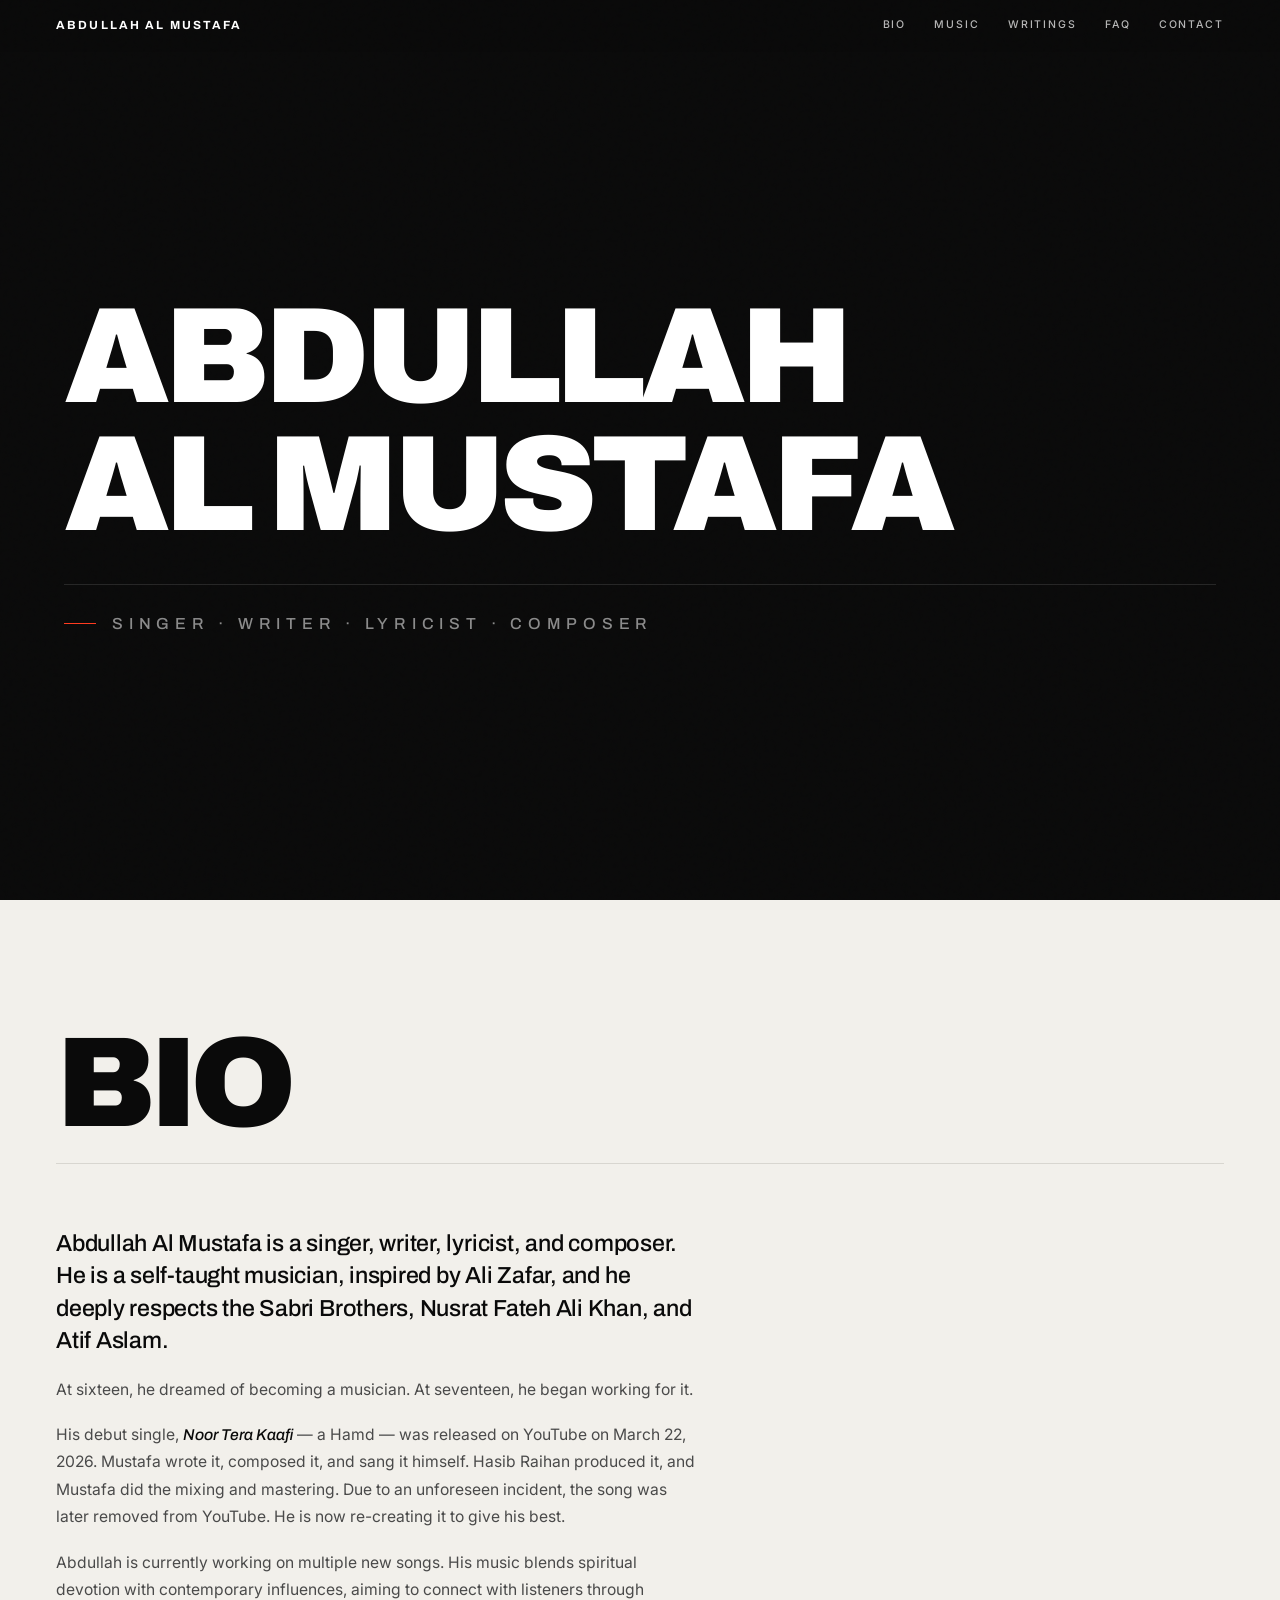
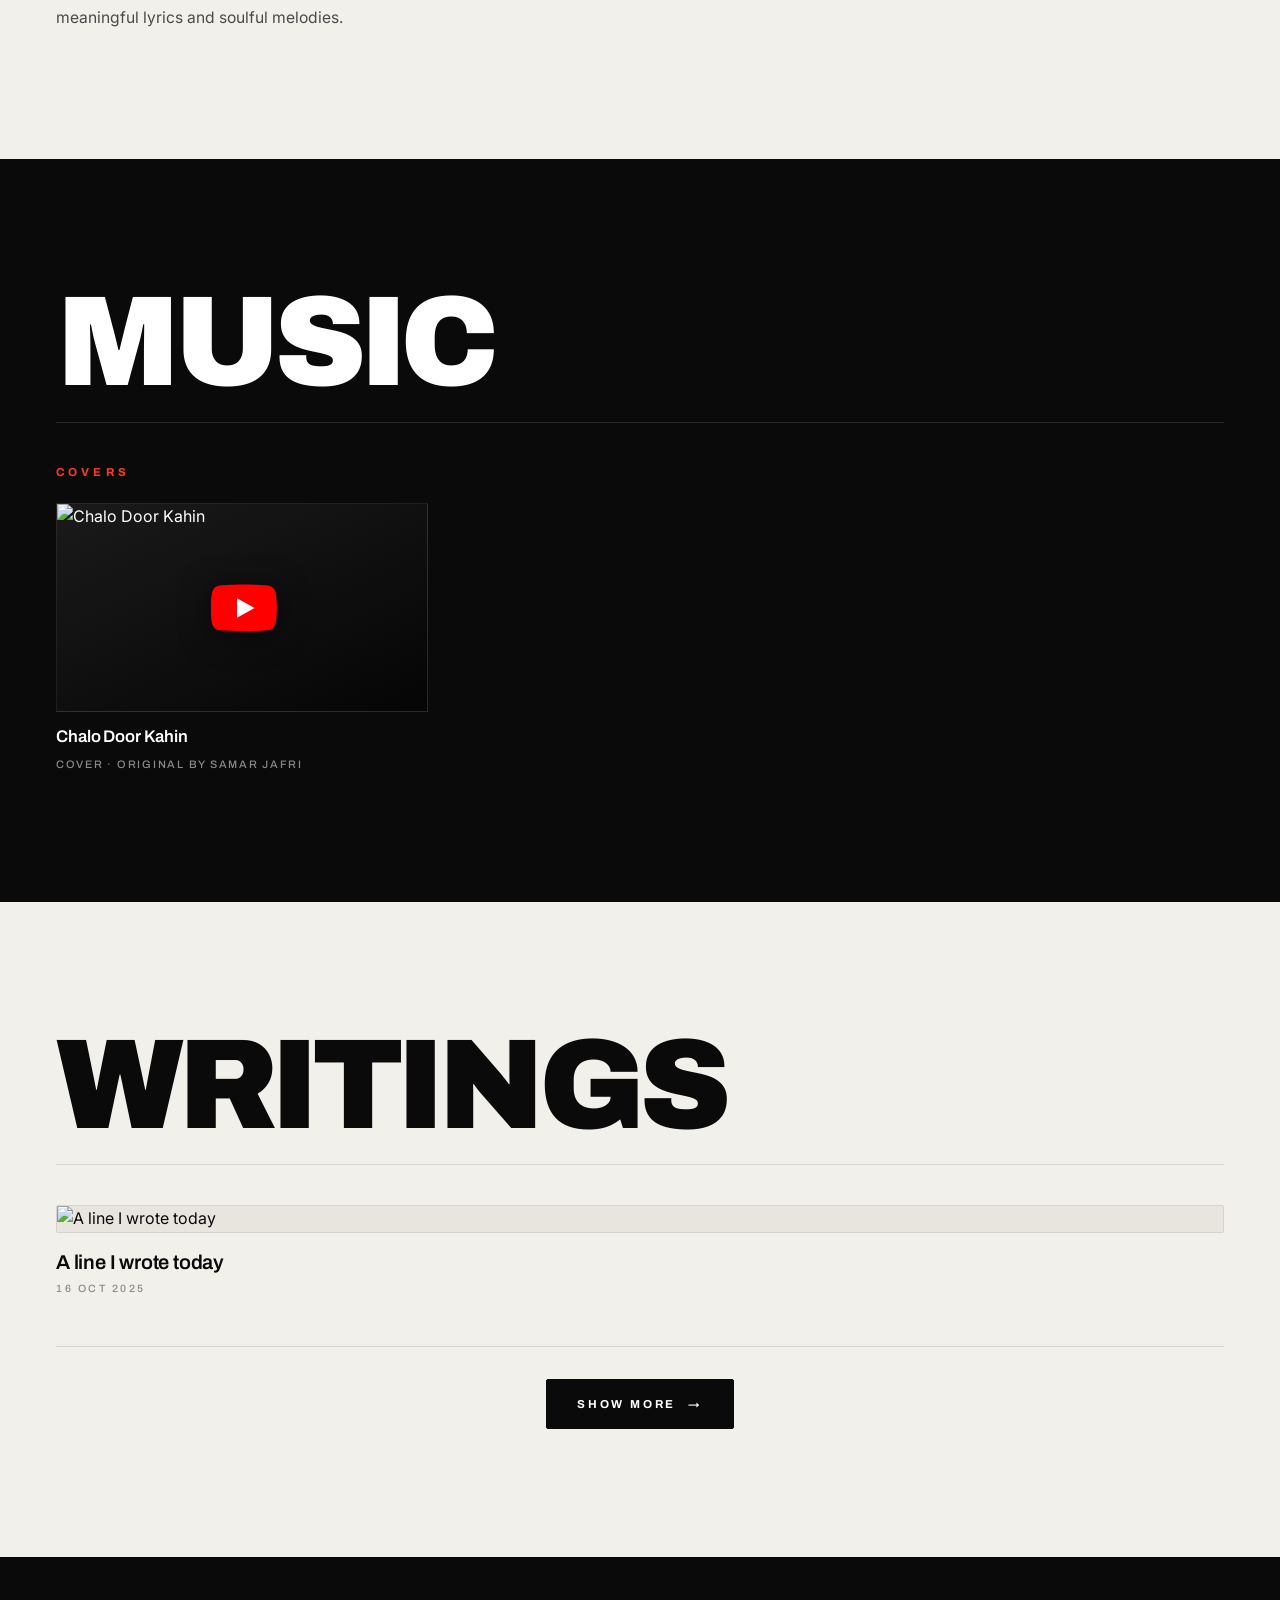
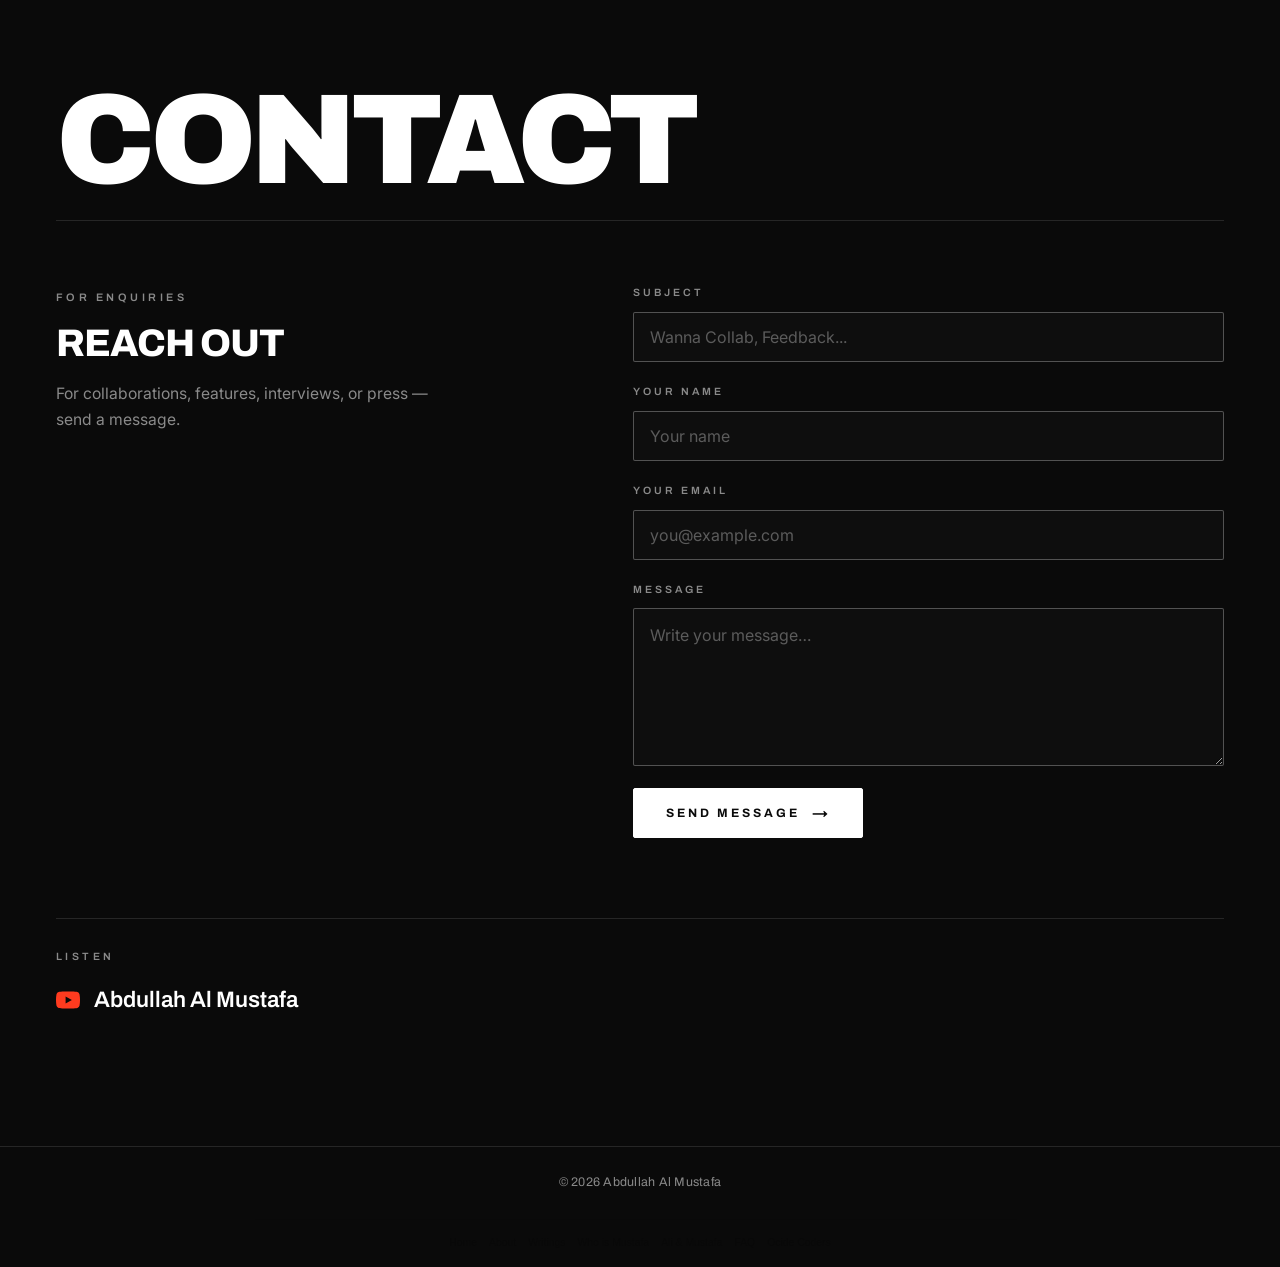
==== index.html @ ea57f5d1 "SEO: Add new blog 'The Story Behind Ali & Mustafa' and update sitemap" ====
<!DOCTYPE html>
<html lang="en">
<head>
  <meta charset="UTF-8">
  <meta name="viewport" content="width=device-width, initial-scale=1.0, maximum-scale=1.0, user-scalable=no">
  <title>Abdullah Al Mustafa — Singer · Writer · Composer</title>
  <meta name="description" content="Official website of Abdullah Al Mustafa, a Bangladeshi singer, writer, lyricist, and composer. Discover his music, writings, and journey.">
  <meta name="keywords" content="Abdullah Al Mustafa, Mustafa, singer, writer, lyricist, composer, Noor Tera Kaafi, Hindi songs, Urdu songs">
  <meta name="author" content="Abdullah Al Mustafa">
  <meta name="robots" content="index, follow">
  <meta name="theme-color" content="#F9F8F6">

  <meta property="og:type" content="music.musician">
  <meta property="og:title" content="Abdullah Al Mustafa — Singer · Writer · Composer">
  <meta property="og:description" content="Discover the music and writings of Mustafa.">
  <meta property="og:url" content="https://abdullahalmustafa.onrender.com/">
  <meta property="og:site_name" content="Abdullah Al Mustafa">

  <link rel="canonical" href="https://abdullahalmustafa.onrender.com/">
  <link rel="icon" type="image/svg+xml" href="/favicon.svg">
  <link rel="apple-touch-icon" href="/favicon.svg">

  <link rel="preconnect" href="https://fonts.googleapis.com">
  <link rel="preconnect" href="https://fonts.gstatic.com" crossorigin>
  <link href="https://fonts.googleapis.com/css2?family=Archivo:wght@400;500;600;700;800;900&family=Inter:wght@300;400;500;600&display=swap" rel="stylesheet">

  <link rel="stylesheet" href="css/style.css">

  <script type="application/ld+json">
  {
    "@context": "https://schema.org",
    "@type": "MusicGroup",
    "name": "Abdullah Al Mustafa",
    "alternateName": "Mustafa",
    "url": "https://abdullahalmustafa.onrender.com/",
    "genre": ["Hindi", "Urdu", "Devotional"],
    "sameAs": ["https://youtube.com/@AbdullahAlMustafa_Official"],
    "email": "abdullahalmustafa56@gmail.com"
  }
  </script>
</head>
<body>

  <nav class="nav">
    <a href="#top" class="nav-brand">Abdullah Al Mustafa</a>
    <div class="nav-links">
      <a href="#bio">Bio</a>
      <a href="#music">Music</a>
      <a href="writings.html">Writings</a>
      <a href="faq.html">FAQ</a>
      <a href="#contact">Contact</a>
    </div>
  </nav>

  <section id="top" class="hero">
    <h1 class="hero-name">
      <span class="name-line">Abdullah</span>
      <span class="name-line">Al Mustafa</span>
    </h1>
    <p class="hero-roles">Singer · Writer · Lyricist · Composer</p>
  </section>

  <section id="bio" class="section section-light">
    <div class="section-head">
      <h2 class="section-huge">Bio</h2>
    </div>
    <div class="bio-body">
      <p class="bio-lede">
        Abdullah Al Mustafa is a singer, writer, lyricist, and composer. He is a self-taught
        musician, inspired by Ali Zafar, and he deeply respects the Sabri Brothers,
        Nusrat Fateh Ali Khan, and Atif Aslam.
      </p>
      <p>
        At sixteen, he dreamed of becoming a musician. At seventeen, he began working for it.
      </p>
      <p>
        His debut single, <em>Noor Tera Kaafi</em> — a Hamd — was released on YouTube on
        March 22, 2026. Mustafa wrote it, composed it, and sang it himself. Hasib Raihan
        produced it, and Mustafa did the mixing and mastering. Due to an unforeseen incident,
        the song was later removed from YouTube. He is now re-creating it to give his best.
      </p>
      <p>
        Abdullah is currently working on multiple new songs. His music blends spiritual
        devotion with contemporary influences, aiming to connect with listeners through
        meaningful lyrics and soulful melodies.
      </p>
      <a href="about.html" class="bio-more-link">More about Abdullah Al Mustafa →</a>
    </div>
  </section>

  <section id="music" class="section section-dark">
    <div class="section-head">
      <h2 class="section-huge">Music</h2>
    </div>
    <div class="music-category" id="music-originals">
      <span class="music-cat-label">Originals</span>
      <div class="song-grid" id="originals-grid"></div>
    </div>
    <div class="music-category" id="music-covers">
      <span class="music-cat-label">Covers</span>
      <div class="song-grid" id="covers-grid"></div>
    </div>
  </section>

  <section id="writings" class="section section-light">
    <div class="section-head">
      <h2 class="section-huge">Writings</h2>
    </div>
    <div class="writings-feed" id="writings-feed"></div>
    <div class="writings-more" id="writings-more">
      <a href="writings.html" class="writings-more-link">Show More <span>→</span></a>
    </div>
  </section>

  <section id="contact" class="section section-dark">
    <div class="section-head">
      <h2 class="section-huge">Contact</h2>
    </div>
    <div class="contact-layout">
      <div class="contact-side">
        <span class="contact-label">For Enquiries</span>
        <h3 class="contact-name">Reach Out</h3>
        <p class="contact-desc">For collaborations, features, interviews, or press — send a message.</p>
      </div>
      <form id="contact-form" class="contact-form" novalidate>
        <div class="form-row">
          <label for="cf-subject" class="form-label">Subject</label>
          <input type="text" id="cf-subject" class="form-input" placeholder="Wanna Collab, Feedback..." required autocomplete="off">
        </div>
        <div class="form-row">
          <label for="cf-name" class="form-label">Your Name</label>
          <input type="text" id="cf-name" class="form-input" placeholder="Your name" required autocomplete="name">
        </div>
        <div class="form-row">
          <label for="cf-email" class="form-label">Your Email</label>
          <input type="email" id="cf-email" class="form-input" placeholder="you@example.com" required autocomplete="email">
        </div>
        <div class="form-row">
          <label for="cf-message" class="form-label">Message</label>
          <textarea id="cf-message" class="form-input form-textarea" rows="5" placeholder="Write your message…" required></textarea>
        </div>
        <button type="submit" class="form-submit">Send Message <span>→</span></button>
      </form>
    </div>
    <div class="contact-listen">
      <span class="listen-label">Listen</span>
      <a href="https://youtube.com/@AbdullahAlMustafa_Official" target="_blank" rel="noopener" class="listen-link">
        <svg viewBox="0 0 24 24" width="24" height="24" fill="currentColor" aria-hidden="true"><path d="M23.5 6.2a3 3 0 0 0-2.1-2.1C19.5 3.6 12 3.6 12 3.6s-7.5 0-9.4.5A3 3 0 0 0 .5 6.2 31 31 0 0 0 0 12a31 31 0 0 0 .5 5.8 3 3 0 0 0 2.1 2.1c1.9.5 9.4.5 9.4.5s7.5 0 9.4-.5a3 3 0 0 0 2.1-2.1A31 31 0 0 0 24 12a31 31 0 0 0-.5-5.8zM9.6 15.6V8.4l6.3 3.6-6.3 3.6z"/></svg>
        <span>Abdullah Al Mustafa</span>
      </a>
    </div>
  </section>

  <!-- Main Footer -->
  <footer class="footer">
    <p class="footer-copy">© 2026 Abdullah Al Mustafa</p>
  </footer>

  <!-- Hidden Footer for Crawling -->
  <div style="font-size: 0.65rem; opacity: 0.15; text-align: center; padding: 15px 20px; border-top: 1px solid rgba(0,0,0,0.1); display: flex; justify-content: center; gap: 12px; flex-wrap: wrap; font-family: sans-serif; color: #000; background: var(--bg);">
    <a href="index.html" style="color: inherit; text-decoration: none;">Home</a>
    <a href="about.html" style="color: inherit; text-decoration: none;">About</a>
    <a href="writings.html" style="color: inherit; text-decoration: none;">Writings</a>
    <a href="blog-who-is-mustafa.html" style="color: inherit; text-decoration: none;">Who is Mustafa</a>
    <a href="blog-ali-and-mustafa.html" style="color: inherit; text-decoration: none;">Ali & Mustafa</a>
    <a href="faq.html" style="color: inherit; text-decoration: none;">FAQ</a>
    <a href="https://ocidecoders.onrender.com/" target="_blank" rel="noopener" style="color: inherit; text-decoration: none;">Ocide Coders</a>
  </div>

  <script src="data/music.js"></script>
  <script src="data/writings.js"></script>
  <script src="js/main.js"></script>
</body>
</html>
---- css/style.css ----
/* =====================================================================
   Abdullah Al Mustafa — Portfolio
   Clean editorial black & white
   ===================================================================== */

:root {
  --black:      #0A0A0A;
  --black-2:    #141414;
  --white:      #FFFFFF;
  --off-white:  #F2F0EB;
  --grey:       #8A8A8A;
  --grey-dark:  #4A4A4A;
  --line-dark:  #262626;
  --line-light: #D8D6D0;
  --red:        #FF3B1F;

  --font-display: 'Archivo', 'Helvetica Neue', Helvetica, Arial, sans-serif;
  --font-body:    'Inter', -apple-system, BlinkMacSystemFont, sans-serif;

  --pad: clamp(20px, 4.5vw, 56px);
  --ease: cubic-bezier(0.22, 1, 0.36, 1);
}

*, *::before, *::after { box-sizing: border-box; margin: 0; padding: 0; }
html { scroll-behavior: smooth; }

body {
  font-family: var(--font-body);
  background: var(--black);
  color: var(--white);
  line-height: 1.6;
  font-size: 16px;
  overflow-x: hidden;
  -webkit-font-smoothing: antialiased;
  -moz-osx-font-smoothing: grayscale;
}

img { max-width: 100%; display: block; }
a { color: inherit; text-decoration: none; }
button { font-family: inherit; cursor: pointer; border: none; background: none; color: inherit; }

/* Grain overlay */
body::before {
  content: "";
  position: fixed;
  inset: 0;
  pointer-events: none;
  z-index: 999;
  opacity: 0.035;
  background-image: url("data:image/svg+xml,%3Csvg viewBox='0 0 200 200' xmlns='http://www.w3.org/2000/svg'%3E%3Cfilter id='n'%3E%3CfeTurbulence type='fractalNoise' baseFrequency='0.9' numOctaves='2'/%3E%3C/filter%3E%3Crect width='100%25' height='100%25' filter='url(%23n)'/%3E%3C/svg%3E");
  mix-blend-mode: overlay;
}

h1, h2, h3 {
  font-family: var(--font-display);
  font-weight: 800;
  line-height: 0.92;
  letter-spacing: -0.03em;
  text-transform: uppercase;
}

.hidden { display: none !important; }

/* =====================================================================
   NAV
   ===================================================================== */
.nav {
  position: fixed;
  top: 0; left: 0; right: 0;
  z-index: 100;
  padding: 16px var(--pad);
  display: flex;
  justify-content: space-between;
  align-items: center;
  background: rgba(10, 10, 10, 0.75);
  backdrop-filter: blur(14px);
  -webkit-backdrop-filter: blur(14px);
  border-bottom: 1px solid transparent;
  transition: border-color 0.3s var(--ease);
}
.nav.scrolled { border-bottom-color: var(--line-dark); }
.nav-brand {
  font-family: var(--font-display);
  font-weight: 700;
  font-size: 0.74rem;
  letter-spacing: 0.18em;
  text-transform: uppercase;
}
.nav-links { display: flex; gap: clamp(14px, 2.5vw, 28px); }
.nav-links a {
  font-size: 0.66rem;
  font-weight: 500;
  letter-spacing: 0.18em;
  text-transform: uppercase;
  opacity: 0.7;
  transition: opacity 0.25s var(--ease);
}
.nav-links a:hover { opacity: 1; }

/* =====================================================================
   HERO
   ===================================================================== */
.hero {
  min-height: 100vh;
  background: var(--black);
  display: flex;
  flex-direction: column;
  justify-content: center;
  padding: 90px clamp(24px, 6vw, 64px) 60px;
}
.hero-name {
  font-family: var(--font-display);
  font-weight: 900;
  font-size: clamp(2.6rem, 12vw, 8.5rem);
  line-height: 0.94;
  letter-spacing: -0.045em;
  text-transform: uppercase;
  color: var(--white);
}
.name-line { display: block; }
.hero-roles {
  font-family: var(--font-display);
  font-weight: 500;
  font-size: clamp(0.75rem, 1.4vw, 1rem);
  letter-spacing: 0.36em;
  text-transform: uppercase;
  color: var(--grey);
  margin-top: clamp(20px, 3vw, 34px);
  padding-top: clamp(18px, 2.5vw, 26px);
  border-top: 1px solid var(--line-dark);
  display: flex;
  align-items: center;
  gap: 16px;
  flex-wrap: wrap;
}
.hero-roles::before {
  content: "";
  display: inline-block;
  width: 32px;
  height: 1px;
  background: var(--red);
  flex-shrink: 0;
}

/* =====================================================================
   SECTIONS
   ===================================================================== */
.section {
  padding: clamp(70px, 10vw, 140px) var(--pad);
}
.section-light { background: var(--off-white); color: var(--black); }
.section-dark  { background: var(--black);     color: var(--white); }

.section-head {
  padding-bottom: 22px;
  border-bottom: 1px solid currentColor;
  margin-bottom: clamp(32px, 6vw, 64px);
}
.section-light .section-head { border-color: var(--line-light); }
.section-dark  .section-head { border-color: var(--line-dark); }

.section-huge {
  font-family: var(--font-display);
  font-weight: 900;
  font-size: clamp(2.6rem, 12vw, 8rem);
  line-height: 0.88;
  letter-spacing: -0.05em;
  text-transform: uppercase;
}

/* =====================================================================
   BIO
   ===================================================================== */
.bio-body {
  max-width: 640px;
  display: flex;
  flex-direction: column;
  gap: 18px;
}
.bio-lede {
  font-family: var(--font-display);
  font-weight: 500;
  font-size: clamp(1.1rem, 2.2vw, 1.45rem);
  line-height: 1.4;
  letter-spacing: -0.01em;
  color: var(--black);
}
.bio-body p:not(.bio-lede) {
  font-size: 0.98rem;
  line-height: 1.75;
  color: var(--grey-dark);
}
.bio-body em {
  font-family: var(--font-display);
  font-style: italic;
  font-weight: 500;
  color: var(--black);
}

/* =====================================================================
   MUSIC
   ===================================================================== */
.music-block {
  padding: 28px 0;
  border-top: 1px solid var(--line-dark);
}
.music-block:first-of-type { border-top: none; padding-top: 0; }
.music-block:last-of-type { padding-bottom: 0; }

.music-block-label {
  display: block;
  font-family: var(--font-display);
  font-weight: 700;
  font-size: 0.72rem;
  letter-spacing: 0.36em;
  text-transform: uppercase;
  color: var(--red);
  margin-bottom: 22px;
}

.track-list { list-style: none; display: flex; flex-direction: column; gap: 14px; }
.track-list li {
  display: flex;
  flex-wrap: wrap;
  align-items: baseline;
  gap: 12px;
  padding-bottom: 14px;
  border-bottom: 1px solid rgba(255, 255, 255, 0.05);
}
.track-list li:last-child { border-bottom: none; padding-bottom: 0; }
.track-title {
  font-family: var(--font-display);
  font-weight: 500;
  font-size: clamp(1.15rem, 2.4vw, 1.5rem);
  line-height: 1.25;
  color: var(--white);
}
.track-meta {
  font-family: var(--font-display);
  font-weight: 500;
  font-size: 0.66rem;
  letter-spacing: 0.24em;
  text-transform: uppercase;
  color: var(--grey);
  padding: 5px 10px;
  border: 1px solid var(--grey-dark);
  white-space: nowrap;
}

/* =====================================================================
   WRITINGS
   ===================================================================== */
.writings-body {
  max-width: 640px;
  display: flex;
  flex-direction: column;
  gap: 18px;
}
.writings-lede {
  font-family: var(--font-display);
  font-weight: 500;
  font-size: clamp(1.1rem, 2.2vw, 1.45rem);
  line-height: 1.4;
  letter-spacing: -0.01em;
  color: var(--black);
}
.writings-body p:not(.writings-lede) {
  font-size: 0.98rem;
  line-height: 1.75;
  color: var(--grey-dark);
}

/* =====================================================================
   CONTACT
   ===================================================================== */
.contact-layout {
  display: grid;
  grid-template-columns: 1fr 1.15fr;
  gap: clamp(32px, 5vw, 72px);
  align-items: start;
}
.contact-side { padding-top: 4px; }
.contact-label {
  display: block;
  font-family: var(--font-display);
  font-weight: 600;
  font-size: 0.68rem;
  letter-spacing: 0.32em;
  text-transform: uppercase;
  color: var(--grey);
  margin-bottom: 18px;
}
.contact-name {
  font-family: var(--font-display);
  font-weight: 800;
  font-size: clamp(1.6rem, 3.4vw, 2.4rem);
  line-height: 1;
  letter-spacing: -0.025em;
  text-transform: uppercase;
  color: var(--white);
  margin-bottom: 18px;
}
.contact-desc {
  font-size: 0.98rem;
  line-height: 1.7;
  color: var(--grey);
  max-width: 40ch;
}

/* ---------- Form ---------- */
.contact-form {
  display: flex;
  flex-direction: column;
  gap: 22px;
}
.form-row {
  display: flex;
  flex-direction: column;
  gap: 10px;
}
.form-label {
  font-family: var(--font-display);
  font-weight: 600;
  font-size: 0.66rem;
  letter-spacing: 0.28em;
  text-transform: uppercase;
  color: var(--grey);
}

/* Boxed white-bordered inputs — clearly a form */
.form-input {
  font-family: var(--font-body);
  font-size: 1rem;
  font-weight: 400;
  color: var(--white);
  background: rgba(255, 255, 255, 0.02);
  border: 1px solid rgba(255, 255, 255, 0.28);
  border-radius: 2px;
  padding: 14px 16px;
  outline: none;
  width: 100%;
  transition: border-color 0.25s var(--ease), background 0.25s var(--ease), box-shadow 0.25s var(--ease);
}
.form-input::placeholder { color: rgba(255, 255, 255, 0.32); }
.form-input:hover {
  border-color: rgba(255, 255, 255, 0.5);
}
.form-input:focus {
  border-color: var(--white);
  background: rgba(255, 255, 255, 0.05);
  box-shadow: 0 0 0 3px rgba(255, 255, 255, 0.06);
}
.form-input.field-error {
  border-color: var(--red);
  animation: fieldShake 0.4s;
}
@keyframes fieldShake {
  0%, 100% { transform: translateX(0); }
  25%      { transform: translateX(-5px); }
  75%      { transform: translateX(5px); }
}

.form-textarea {
  resize: vertical;
  min-height: 120px;
  line-height: 1.6;
}

/* Custom-wrapped native select */
.select-wrap {
  position: relative;
  width: 100%;
}
.form-select {
  appearance: none;
  -webkit-appearance: none;
  -moz-appearance: none;
  padding-right: 44px;
  cursor: pointer;
}
.form-select option {
  background: var(--black-2);
  color: var(--white);
}
.select-arrow {
  position: absolute;
  right: 16px;
  top: 50%;
  transform: translateY(-50%);
  color: var(--grey);
  pointer-events: none;
  transition: color 0.25s var(--ease);
}
.form-select:hover + .select-arrow,
.form-select:focus + .select-arrow { color: var(--white); }

.custom-subject-input {
  margin-top: 4px;
  animation: slideIn 0.3s var(--ease);
}
@keyframes slideIn {
  from { opacity: 0; transform: translateY(-6px); }
  to   { opacity: 1; transform: translateY(0); }
}

/* Send button */
.form-submit {
  display: inline-flex;
  align-items: center;
  justify-content: center;
  gap: 12px;
  padding: 16px 32px;
  background: var(--white);
  color: var(--black);
  border: 1px solid var(--white);
  border-radius: 2px;
  font-family: var(--font-display);
  font-weight: 700;
  font-size: 0.76rem;
  letter-spacing: 0.24em;
  text-transform: uppercase;
  cursor: pointer;
  align-self: flex-start;
  transition: all 0.3s var(--ease);
}
.form-submit:hover {
  background: var(--red);
  border-color: var(--red);
  color: var(--white);
  gap: 20px;
}
.form-submit:active { transform: translateY(2px); }
.form-submit span { font-size: 1rem; line-height: 1; }

/* ---------- Listen ---------- */
.contact-listen {
  margin-top: clamp(48px, 7vw, 80px);
  padding-top: 30px;
  border-top: 1px solid var(--line-dark);
  display: flex;
  flex-direction: column;
  gap: 16px;
}
.listen-label {
  font-family: var(--font-display);
  font-weight: 600;
  font-size: 0.66rem;
  letter-spacing: 0.32em;
  text-transform: uppercase;
  color: var(--grey);
}
.listen-link {
  display: inline-flex;
  align-items: center;
  gap: 14px;
  align-self: flex-start;
  font-family: var(--font-display);
  font-weight: 600;
  font-size: clamp(1.1rem, 2.2vw, 1.4rem);
  color: var(--white);
  transition: color 0.25s var(--ease), gap 0.3s var(--ease);
}
.listen-link svg { color: var(--red); flex-shrink: 0; transition: transform 0.3s var(--ease); }
.listen-link:hover { color: var(--red); gap: 18px; }
.listen-link:hover svg { transform: scale(1.08); }

/* =====================================================================
   FOOTER
   ===================================================================== */
.footer {
  background: var(--black);
  border-top: 1px solid var(--line-dark);
  padding: 26px var(--pad);
  display: flex;
  justify-content: center;
  align-items: center;
}
.footer-copy {
  font-family: var(--font-display);
  font-weight: 400;
  font-size: 0.78rem;
  letter-spacing: 0.02em;
  color: var(--grey);
  text-align: center;
}

/* =====================================================================
   RESPONSIVE
   ===================================================================== */
@media (max-width: 860px) {
  .contact-layout { grid-template-columns: 1fr; gap: 40px; }
}

@media (max-width: 520px) {
  .nav-links { gap: 12px; }
  .nav-links a { font-size: 0.6rem; letter-spacing: 0.1em; }
  .nav-brand { font-size: 0.68rem; letter-spacing: 0.12em; }
  .hero { padding-top: 76px; padding-bottom: 40px; }
  .hero-name { font-size: clamp(2.2rem, 14vw, 4rem); line-height: 0.98; }
  .section-huge { font-size: clamp(2.4rem, 15vw, 4.5rem); }
  .track-title { font-size: 1.05rem; }
  .track-meta { font-size: 0.58rem; letter-spacing: 0.18em; padding: 4px 8px; }
  .form-submit { width: 100%; }
  .listen-link { font-size: 1rem; gap: 12px; }
  .listen-link svg { width: 20px; height: 20px; }
  .footer-copy { font-size: 0.72rem; }
}

@media (prefers-reduced-motion: reduce) {
  *, *::before, *::after {
    animation-duration: 0.01ms !important;
    transition-duration: 0.01ms !important;
  }
  html { scroll-behavior: auto; }
}

/* =====================================================================
   Custom Select Dropdown
   ===================================================================== */

.custom-select {
  position: relative;
  width: 100%;
}

.custom-select-trigger {
  display: flex;
  justify-content: space-between;
  align-items: center;
  width: 100%;
  padding: 14px 16px;
  font-family: var(--font-body);
  font-size: 1rem;
  font-weight: 400;
  text-align: left;
  color: var(--white);
  background: rgba(255, 255, 255, 0.02);
  border: 1px solid rgba(255, 255, 255, 0.28);
  border-radius: 2px;
  cursor: pointer;
  transition: border-color 0.25s var(--ease), background 0.25s var(--ease), box-shadow 0.25s var(--ease);
}
.custom-select-trigger:hover {
  border-color: rgba(255, 255, 255, 0.5);
}
.custom-select-trigger:focus {
  outline: none;
  border-color: var(--white);
  background: rgba(255, 255, 255, 0.05);
  box-shadow: 0 0 0 3px rgba(255, 255, 255, 0.06);
}

.custom-select-text {
  color: rgba(255, 255, 255, 0.32);
  transition: color 0.2s var(--ease);
  flex: 1;
  overflow: hidden;
  text-overflow: ellipsis;
  white-space: nowrap;
  padding-right: 10px;
}
.custom-select[data-value]:not([data-value=""]) .custom-select-text {
  color: var(--white);
}

.custom-select-chev {
  color: var(--grey);
  flex-shrink: 0;
  transition: transform 0.3s var(--ease), color 0.25s var(--ease);
}
.custom-select.open .custom-select-chev {
  transform: rotate(180deg);
  color: var(--white);
}

/* Dropdown menu */
.custom-select-menu {
  position: absolute;
  top: calc(100% + 6px);
  left: 0;
  right: 0;
  list-style: none;
  margin: 0;
  padding: 6px 0;
  background: #141414;
  border: 1px solid rgba(255, 255, 255, 0.14);
  border-radius: 2px;
  box-shadow: 0 24px 48px rgba(0, 0, 0, 0.75);
  z-index: 200;
  max-height: 300px;
  overflow-y: auto;

  /* Hidden state */
  opacity: 0;
  visibility: hidden;
  transform: translateY(-6px);
  pointer-events: none;
  transition:
    opacity 0.2s var(--ease),
    transform 0.2s var(--ease),
    visibility 0s linear 0.2s;
}
.custom-select.open .custom-select-menu {
  opacity: 1;
  visibility: visible;
  transform: translateY(0);
  pointer-events: auto;
  transition-delay: 0s;
}

.custom-select-opt {
  display: flex;
  align-items: center;
  justify-content: space-between;
  gap: 10px;
  padding: 13px 18px;
  font-family: var(--font-body);
  font-size: 0.95rem;
  font-weight: 400;
  color: rgba(255, 255, 255, 0.85);
  cursor: pointer;
  transition: background 0.15s var(--ease), color 0.15s var(--ease);
}
.custom-select-opt:hover,
.custom-select-opt.focused {
  background: rgba(255, 255, 255, 0.06);
  color: var(--white);
}
.custom-select-opt.selected {
  color: var(--red);
  font-weight: 500;
}
.custom-select-opt.selected::before {
  content: "";
  display: inline-block;
  width: 3px;
  height: 12px;
  background: var(--red);
  margin-right: 10px;
  flex-shrink: 0;
}
.custom-select-opt.selected {
  padding-left: 15px;
}

.custom-select-write {
  border-top: 1px solid rgba(255, 255, 255, 0.10);
  margin-top: 6px;
  padding-top: 14px;
  color: var(--white);
  font-weight: 500;
}
.custom-select-write svg {
  opacity: 0.55;
}

/* Error state */
.custom-select.field-error .custom-select-trigger {
  border-color: var(--red);
  animation: fieldShake 0.4s;
}

/* Scrollbar in dropdown */
.custom-select-menu::-webkit-scrollbar { width: 5px; }
.custom-select-menu::-webkit-scrollbar-thumb {
  background: rgba(255, 255, 255, 0.15);
  border-radius: 3px;
}

/* =====================================================================
   Override: no more custom-select — subject is plain text input now
   ===================================================================== */
.custom-select,
.custom-select-trigger,
.custom-select-menu,
.custom-select-opt,
.custom-subject-input {
  /* Legacy safety — should not exist anymore */
  display: none !important;
}

/* Subject field looks same as other inputs */
#cf-subject.form-input {
  background: rgba(255, 255, 255, 0.02);
  border: 1px solid rgba(255, 255, 255, 0.28);
  border-radius: 2px;
  padding: 14px 16px;
  color: var(--white);
  font-family: var(--font-body);
  font-size: 1rem;
  transition: border-color 0.25s var(--ease), background 0.25s var(--ease), box-shadow 0.25s var(--ease);
}
#cf-subject.form-input:hover {
  border-color: rgba(255, 255, 255, 0.5);
}
#cf-subject.form-input:focus {
  border-color: var(--white);
  background: rgba(255, 255, 255, 0.05);
  box-shadow: 0 0 0 3px rgba(255, 255, 255, 0.06);
  outline: none;
}
#cf-subject.form-input::placeholder {
  color: rgba(255, 255, 255, 0.32);
}

/* =====================================================================
   Force clean form styling — overrides any legacy rules
   ===================================================================== */
#cf-subject.form-input,
#cf-name.form-input,
#cf-email.form-input {
  background: rgba(255, 255, 255, 0.02) !important;
  border: 1px solid rgba(255, 255, 255, 0.28) !important;
  border-radius: 2px !important;
  padding: 14px 16px !important;
  color: var(--white) !important;
  font-family: var(--font-body) !important;
  font-size: 1rem !important;
  width: 100% !important;
  transition: border-color 0.25s var(--ease), background 0.25s var(--ease), box-shadow 0.25s var(--ease) !important;
  appearance: none !important;
  -webkit-appearance: none !important;
}
#cf-subject.form-input:hover,
#cf-name.form-input:hover,
#cf-email.form-input:hover {
  border-color: rgba(255, 255, 255, 0.5) !important;
}
#cf-subject.form-input:focus,
#cf-name.form-input:focus,
#cf-email.form-input:focus {
  border-color: var(--white) !important;
  background: rgba(255, 255, 255, 0.05) !important;
  box-shadow: 0 0 0 3px rgba(255, 255, 255, 0.06) !important;
  outline: none !important;
}
#cf-subject.form-input::placeholder,
#cf-name.form-input::placeholder,
#cf-email.form-input::placeholder {
  color: rgba(255, 255, 255, 0.32) !important;
}

.form-textarea {
  background: rgba(255, 255, 255, 0.02) !important;
  border: 1px solid rgba(255, 255, 255, 0.28) !important;
  border-radius: 2px !important;
  padding: 14px 16px !important;
  color: var(--white) !important;
  resize: vertical !important;
  min-height: 120px !important;
  font-family: var(--font-body) !important;
  font-size: 1rem !important;
  line-height: 1.6 !important;
}
.form-textarea:hover { border-color: rgba(255, 255, 255, 0.5) !important; }
.form-textarea:focus {
  border-color: var(--white) !important;
  background: rgba(255, 255, 255, 0.05) !important;
  box-shadow: 0 0 0 3px rgba(255, 255, 255, 0.06) !important;
  outline: none !important;
}

/* Nuke any lingering custom-select artefacts */
.custom-select,
.custom-select-trigger,
.custom-select-menu,
.custom-select-opt,
.custom-subject-input { display: none !important; }

/* =====================================================================
   Force clean form styling — overrides any legacy rules
   ===================================================================== */
#cf-subject.form-input,
#cf-name.form-input,
#cf-email.form-input {
  background: rgba(255, 255, 255, 0.02) !important;
  border: 1px solid rgba(255, 255, 255, 0.28) !important;
  border-radius: 2px !important;
  padding: 14px 16px !important;
  color: var(--white) !important;
  font-family: var(--font-body) !important;
  font-size: 1rem !important;
  width: 100% !important;
  transition: border-color 0.25s var(--ease), background 0.25s var(--ease), box-shadow 0.25s var(--ease) !important;
  appearance: none !important;
  -webkit-appearance: none !important;
}
#cf-subject.form-input:hover,
#cf-name.form-input:hover,
#cf-email.form-input:hover {
  border-color: rgba(255, 255, 255, 0.5) !important;
}
#cf-subject.form-input:focus,
#cf-name.form-input:focus,
#cf-email.form-input:focus {
  border-color: var(--white) !important;
  background: rgba(255, 255, 255, 0.05) !important;
  box-shadow: 0 0 0 3px rgba(255, 255, 255, 0.06) !important;
  outline: none !important;
}
#cf-subject.form-input::placeholder,
#cf-name.form-input::placeholder,
#cf-email.form-input::placeholder {
  color: rgba(255, 255, 255, 0.32) !important;
}

.form-textarea {
  background: rgba(255, 255, 255, 0.02) !important;
  border: 1px solid rgba(255, 255, 255, 0.28) !important;
  border-radius: 2px !important;
  padding: 14px 16px !important;
  color: var(--white) !important;
  resize: vertical !important;
  min-height: 120px !important;
  font-family: var(--font-body) !important;
  font-size: 1rem !important;
  line-height: 1.6 !important;
}
.form-textarea:hover { border-color: rgba(255, 255, 255, 0.5) !important; }
.form-textarea:focus {
  border-color: var(--white) !important;
  background: rgba(255, 255, 255, 0.05) !important;
  box-shadow: 0 0 0 3px rgba(255, 255, 255, 0.06) !important;
  outline: none !important;
}

/* Nuke any lingering custom-select artefacts */
.custom-select,
.custom-select-trigger,
.custom-select-menu,
.custom-select-opt,
.custom-subject-input { display: none !important; }


/* =====================================================================
   MUSIC — final clean (16:9 video cards)
   ===================================================================== */

#music .section-head {
  margin-bottom: 40px;
}

.music-category {
  padding: 0;
  margin-bottom: 48px;
}
.music-category:last-child {
  margin-bottom: 0;
}
.music-category[style*="display: none"] {
  display: none !important;
}

.music-cat-label {
  display: block;
  font-family: var(--font-display);
  font-weight: 700;
  font-size: 0.72rem;
  letter-spacing: 0.36em;
  text-transform: uppercase;
  color: var(--red);
  margin-bottom: 22px;
}

/* Grid */
.song-grid {
  display: grid;
  grid-template-columns: repeat(auto-fill, minmax(280px, 1fr));
  gap: 26px;
}

/* Card */
.song-card {
  display: flex;
  flex-direction: column;
  background: transparent;
  cursor: default;
}
.song-card.playable {
  cursor: pointer;
  transition: transform 0.35s cubic-bezier(0.22, 1, 0.36, 1);
}
.song-card.playable:hover {
  transform: translateY(-4px);
}

/* Thumbnail — 16:9 */
.song-thumb {
  position: relative;
  width: 100%;
  aspect-ratio: 16 / 9;
  background: linear-gradient(155deg, #1A1A1A 0%, #050505 100%);
  border: 1px solid rgba(255, 255, 255, 0.10);
  overflow: hidden;
  display: flex;
  align-items: center;
  justify-content: center;
  transition: border-color 0.3s ease;
}
.song-card.playable:hover .song-thumb {
  border-color: rgba(255, 255, 255, 0.30);
}

.song-thumb img {
  position: absolute;
  inset: 0;
  width: 100%;
  height: 100%;
  object-fit: cover;
  display: block;
  transition: transform 0.6s cubic-bezier(0.22, 1, 0.36, 1);
}
.song-card.playable:hover .song-thumb img {
  transform: scale(1.05);
}

.song-ph {
  color: rgba(255, 255, 255, 0.18);
  display: flex;
  align-items: center;
  justify-content: center;
}

/* Play button — center */
.song-play {
  position: absolute;
  top: 50%;
  left: 50%;
  transform: translate(-50%, -50%);
  width: 64px;
  height: 64px;
  border-radius: 50%;
  background: #FF0000;
  color: #FFFFFF;
  display: flex;
  align-items: center;
  justify-content: center;
  box-shadow: 0 8px 24px rgba(0, 0, 0, 0.55);
  pointer-events: none;
  transition: transform 0.3s ease, box-shadow 0.3s ease;
  z-index: 2;
}
.song-play svg {
  margin-left: 4px;
}
.song-card.playable:hover .song-play {
  transform: translate(-50%, -50%) scale(1.1);
  box-shadow: 0 8px 24px rgba(0, 0, 0, 0.55), 0 0 0 10px rgba(255, 0, 0, 0.18);
}

/* Info below */
.song-info {
  padding: 14px 0 0;
  display: flex;
  flex-direction: column;
  gap: 6px;
}
.song-title {
  font-family: var(--font-display);
  font-weight: 600;
  font-size: 1.05rem;
  letter-spacing: -0.005em;
  text-transform: none;
  color: var(--white);
  line-height: 1.3;
}
.song-tag-yt {
  font-family: var(--font-display);
  font-weight: 600;
  font-size: 0.66rem;
  letter-spacing: 0.22em;
  text-transform: uppercase;
  color: var(--red);
  transition: letter-spacing 0.3s ease;
}
.song-card.playable:hover .song-tag-yt {
  letter-spacing: 0.28em;
}
.song-tag-soon {
  font-family: var(--font-display);
  font-weight: 600;
  font-size: 0.66rem;
  letter-spacing: 0.22em;
  text-transform: uppercase;
  color: var(--grey);
}

@media (max-width: 720px) {
  .song-grid { grid-template-columns: 1fr; gap: 22px; }
}
@media (max-width: 520px) {
  .music-category { margin-bottom: 36px; }
  .music-cat-label { font-size: 0.66rem; letter-spacing: 0.28em; margin-bottom: 18px; }
  .song-title { font-size: 1rem; }
  .song-play { width: 54px; height: 54px; }
  .song-play svg { width: 22px; height: 22px; margin-left: 3px; }
  .song-tag-yt, .song-tag-soon { font-size: 0.6rem; letter-spacing: 0.18em; }
}

/* =====================================================================
   Play button — refined (rectangular YouTube-style)
   ===================================================================== */

.song-play {
  position: absolute;
  top: 50%;
  left: 50%;
  transform: translate(-50%, -50%) scale(0.92);
  width: 76px;
  height: 54px;
  border-radius: 0;
  background: transparent;
  color: inherit;
  display: flex;
  align-items: center;
  justify-content: center;
  box-shadow: none;
  pointer-events: none;
  transition: transform 0.35s cubic-bezier(0.22, 1, 0.36, 1), filter 0.35s ease;
  z-index: 2;
}
.song-play svg {
  width: 100%;
  height: 100%;
  display: block;
  filter: drop-shadow(0 4px 16px rgba(0, 0, 0, 0.55));
}
.song-card.playable:hover .song-play {
  transform: translate(-50%, -50%) scale(1.08);
  filter: brightness(1.15);
}

/* Remove old circle rule if it existed */
.song-play::before,
.song-play::after { display: none !important; }

/* Remove the WATCH ON YOUTUBE text style (no longer used) */
.song-tag-yt { display: none !important; }

@media (max-width: 520px) {
  .song-play { width: 66px; height: 47px; }
}

/* =====================================================================
   WRITINGS — image feed
   ===================================================================== */

#writings .section-head {
  margin-bottom: 40px;
}

.writings-feed {
  display: flex;
  flex-direction: column;
  gap: 40px;
}

.writing-card {
  display: block;
}

.writing-link {
  display: block;
  text-decoration: none;
  color: inherit;
  transition: transform 0.4s cubic-bezier(0.22, 1, 0.36, 1);
}
.writing-link:hover {
  transform: translateY(-4px);
}

/* Full readable image */
.writing-image {
  width: 100%;
  background: #E8E5DE;
  border: 1px solid rgba(0, 0, 0, 0.08);
  overflow: hidden;
  border-radius: 2px;
}
.writing-image img {
  width: 100%;
  height: auto;
  display: block;
  object-fit: contain;
  transition: transform 0.6s cubic-bezier(0.22, 1, 0.36, 1);
}
.writing-link:hover .writing-image img {
  transform: scale(1.01);
}

.writing-info {
  padding-top: 16px;
  display: flex;
  flex-direction: column;
  gap: 6px;
}
.writing-title {
  font-family: var(--font-display);
  font-weight: 600;
  font-size: clamp(1.05rem, 2vw, 1.25rem);
  letter-spacing: -0.01em;
  text-transform: none;
  color: var(--black);
  line-height: 1.3;
  margin: 0;
}
.writing-date {
  font-family: var(--font-display);
  font-weight: 500;
  font-size: 0.66rem;
  letter-spacing: 0.24em;
  text-transform: uppercase;
  color: var(--grey);
}
.writing-read {
  font-family: var(--font-display);
  font-weight: 600;
  font-size: 0.7rem;
  letter-spacing: 0.22em;
  text-transform: uppercase;
  color: var(--red);
  margin-top: 6px;
  transition: letter-spacing 0.3s ease;
  display: inline-block;
}
.writing-link:hover .writing-read {
  letter-spacing: 0.3em;
}

/* Read all button at bottom */
.writings-more {
  margin-top: 48px;
  padding-top: 32px;
  border-top: 1px solid var(--line-light);
  display: flex;
  justify-content: center;
}
.writings-more-link {
  display: inline-flex;
  align-items: center;
  gap: 12px;
  padding: 15px 30px;
  background: var(--black);
  color: var(--white);
  font-family: var(--font-display);
  font-weight: 700;
  font-size: 0.72rem;
  letter-spacing: 0.24em;
  text-transform: uppercase;
  border: 1px solid var(--black);
  border-radius: 2px;
  transition: all 0.3s ease;
}
.writings-more-link:hover {
  background: var(--red);
  border-color: var(--red);
  gap: 18px;
}

@media (max-width: 720px) {
  .writings-feed { gap: 32px; }
  .writing-title { font-size: 1rem; }
  .writings-more-link { font-size: 0.66rem; padding: 13px 24px; }
}

/* =====================================================================
   WRITINGS — image feed
   ===================================================================== */

#writings .section-head {
  margin-bottom: 40px;
}

.writings-feed {
  display: flex;
  flex-direction: column;
  gap: 40px;
}

.writing-card {
  display: block;
}

.writing-link {
  display: block;
  text-decoration: none;
  color: inherit;
  transition: transform 0.4s cubic-bezier(0.22, 1, 0.36, 1);
}
.writing-link:hover {
  transform: translateY(-4px);
}

/* Full readable image */
.writing-image {
  width: 100%;
  background: #E8E5DE;
  border: 1px solid rgba(0, 0, 0, 0.08);
  overflow: hidden;
  border-radius: 2px;
}
.writing-image img {
  width: 100%;
  height: auto;
  display: block;
  object-fit: contain;
  transition: transform 0.6s cubic-bezier(0.22, 1, 0.36, 1);
}
.writing-link:hover .writing-image img {
  transform: scale(1.01);
}

.writing-info {
  padding-top: 16px;
  display: flex;
  flex-direction: column;
  gap: 6px;
}
.writing-title {
  font-family: var(--font-display);
  font-weight: 600;
  font-size: clamp(1.05rem, 2vw, 1.25rem);
  letter-spacing: -0.01em;
  text-transform: none;
  color: var(--black);
  line-height: 1.3;
  margin: 0;
}
.writing-date {
  font-family: var(--font-display);
  font-weight: 500;
  font-size: 0.66rem;
  letter-spacing: 0.24em;
  text-transform: uppercase;
  color: var(--grey);
}
.writing-read {
  font-family: var(--font-display);
  font-weight: 600;
  font-size: 0.7rem;
  letter-spacing: 0.22em;
  text-transform: uppercase;
  color: var(--red);
  margin-top: 6px;
  transition: letter-spacing 0.3s ease;
  display: inline-block;
}
.writing-link:hover .writing-read {
  letter-spacing: 0.3em;
}

/* Read all button at bottom */
.writings-more {
  margin-top: 48px;
  padding-top: 32px;
  border-top: 1px solid var(--line-light);
  display: flex;
  justify-content: center;
}
.writings-more-link {
  display: inline-flex;
  align-items: center;
  gap: 12px;
  padding: 15px 30px;
  background: var(--black);
  color: var(--white);
  font-family: var(--font-display);
  font-weight: 700;
  font-size: 0.72rem;
  letter-spacing: 0.24em;
  text-transform: uppercase;
  border: 1px solid var(--black);
  border-radius: 2px;
  transition: all 0.3s ease;
}
.writings-more-link:hover {
  background: var(--red);
  border-color: var(--red);
  gap: 18px;
}

@media (max-width: 720px) {
  .writings-feed { gap: 32px; }
  .writing-title { font-size: 1rem; }
  .writings-more-link { font-size: 0.66rem; padding: 13px 24px; }
}

/* Small bio-more link */
.bio-more-link {
  display: inline-block;
  font-family: var(--font-display);
  font-weight: 600;
  font-size: 0.72rem;
  letter-spacing: 0.18em;
  text-transform: uppercase;
  color: var(--grey-dark);
  text-decoration: none;
  border-bottom: 1px solid rgba(0, 0, 0, 0.15);
  padding-bottom: 2px;
  margin-top: 8px;
  align-self: flex-start;
  transition: color 0.25s ease, border-color 0.25s ease;
}
.bio-more-link:hover {
  color: var(--red);
  border-bottom-color: var(--red);
}

/* =====================================================================
   Bio Read More button
   ===================================================================== */

.bio-read-more {
  display: inline-flex;
  align-items: center;
  gap: 12px;
  align-self: flex-start;
  margin-top: 12px;
  padding: 13px 26px;
  background: transparent;
  color: var(--black);
  font-family: var(--font-display);
  font-weight: 700;
  font-size: 0.7rem;
  letter-spacing: 0.22em;
  text-transform: uppercase;
  border: 1px solid var(--black);
  border-radius: 2px;
  text-decoration: none;
  transition: all 0.3s var(--ease);
}
.bio-read-more:hover {
  background: var(--black);
  color: var(--white);
  gap: 18px;
}
.bio-read-more span {
  font-size: 0.9rem;
  line-height: 1;
  display: inline-block;
  transition: transform 0.3s var(--ease);
}
.bio-read-more:hover span {
  transform: translateX(3px);
}

/* Hide old bio-more-link style (no longer used) */
.bio-more-link { display: none !important; }

@media (max-width: 520px) {
  .bio-read-more {
    padding: 12px 22px;
    font-size: 0.66rem;
    letter-spacing: 0.18em;
  }
}

/* =====================================================================
   Bio subheading
   ===================================================================== */

.bio-subhead {
  font-family: var(--font-display);
  font-weight: 800;
  font-size: 0.78rem;
  letter-spacing: 0.24em;
  text-transform: uppercase;
  color: var(--black);
  margin-top: 8px;
  margin-bottom: 4px;
  padding-top: 4px;
}
@media (max-width: 520px) {
  .bio-subhead {
    font-size: 0.72rem;
    letter-spacing: 0.2em;
  }
}

/* =====================================================================
   Song subtitle
   ===================================================================== */

.song-subtitle {
  font-family: var(--font-display);
  font-weight: 500;
  font-size: 0.68rem;
  letter-spacing: 0.16em;
  text-transform: uppercase;
  color: var(--grey);
  margin-top: 2px;
  display: block;
}
@media (max-width: 520px) {
  .song-subtitle {
    font-size: 0.62rem;
    letter-spacing: 0.12em;
  }
}

/* =====================================================================
   About page — professional Back button
   ===================================================================== */

/* Replace old back-link styling */
.back-link {
  position: sticky;
  top: 72px;
  z-index: 50;
  display: inline-flex;
  align-items: center;
  gap: 12px;
  padding: 10px 18px 10px 14px;
  background: #FFFFFF;
  color: var(--black);
  font-family: var(--font-display);
  font-weight: 600;
  font-size: 0.68rem;
  letter-spacing: 0.2em;
  text-transform: uppercase;
  text-decoration: none;
  border: 1px solid var(--line-light);
  border-radius: 2px;
  box-shadow: 0 2px 8px rgba(0, 0, 0, 0.04);
  transition:
    background 0.3s var(--ease),
    color 0.3s var(--ease),
    border-color 0.3s var(--ease),
    box-shadow 0.3s var(--ease),
    transform 0.3s var(--ease),
    gap 0.3s var(--ease);
  margin-bottom: 28px;
}

.back-link:hover,
.back-link:focus-visible {
  background: var(--black);
  color: var(--white);
  border-color: var(--black);
  box-shadow: 0 4px 16px rgba(0, 0, 0, 0.15);
  gap: 16px;
  outline: none;
}

.back-link:hover .back-arrow,
.back-link:focus-visible .back-arrow {
  transform: translateX(-3px);
}

.back-arrow {
  display: inline-flex;
  align-items: center;
  justify-content: center;
  width: 22px;
  height: 22px;
  transition: transform 0.3s var(--ease);
  flex-shrink: 0;
}

.back-arrow svg {
  display: block;
}

.back-text {
  display: inline-block;
}

/* On scroll — button slightly tightens */
@media (max-width: 520px) {
  .back-link {
    top: 68px;
    padding: 9px 14px 9px 12px;
    font-size: 0.62rem;
    letter-spacing: 0.16em;
    gap: 10px;
    margin-bottom: 22px;
  }
  .back-arrow {
    width: 18px;
    height: 18px;
  }
}
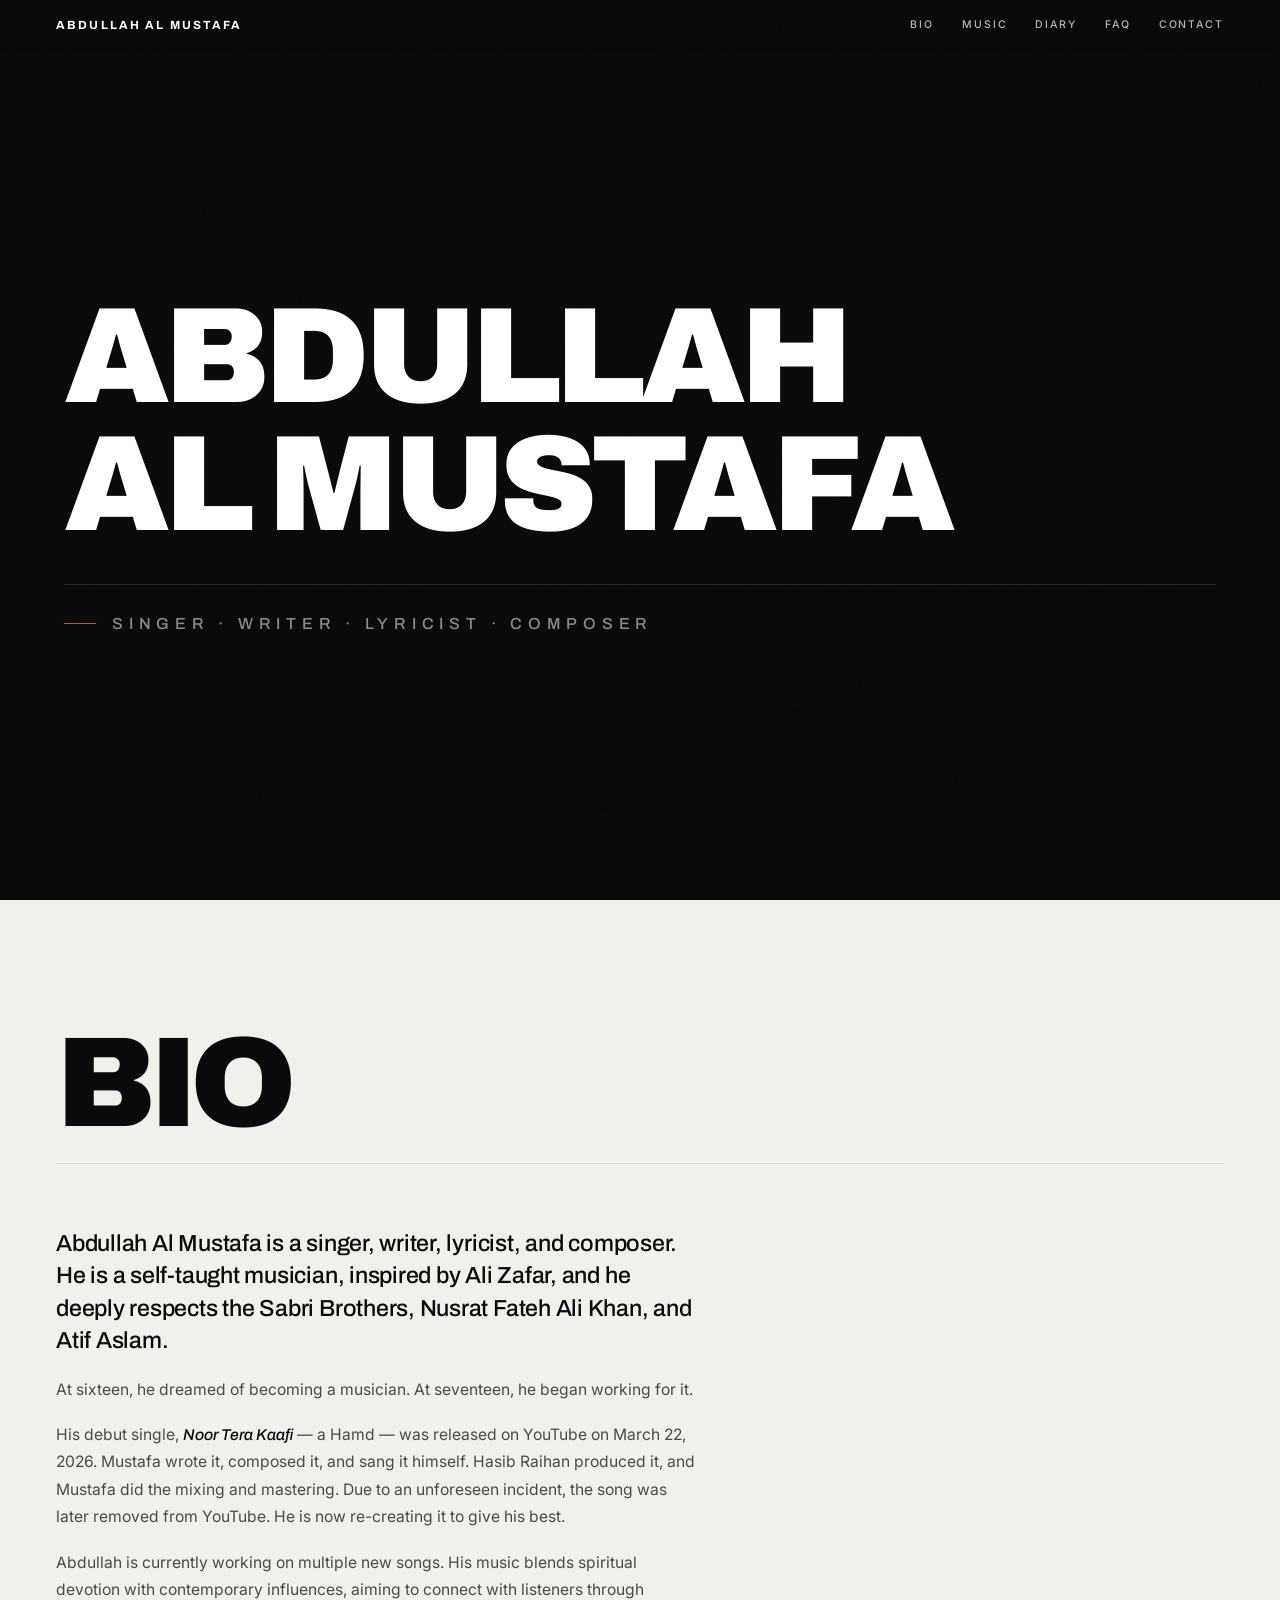
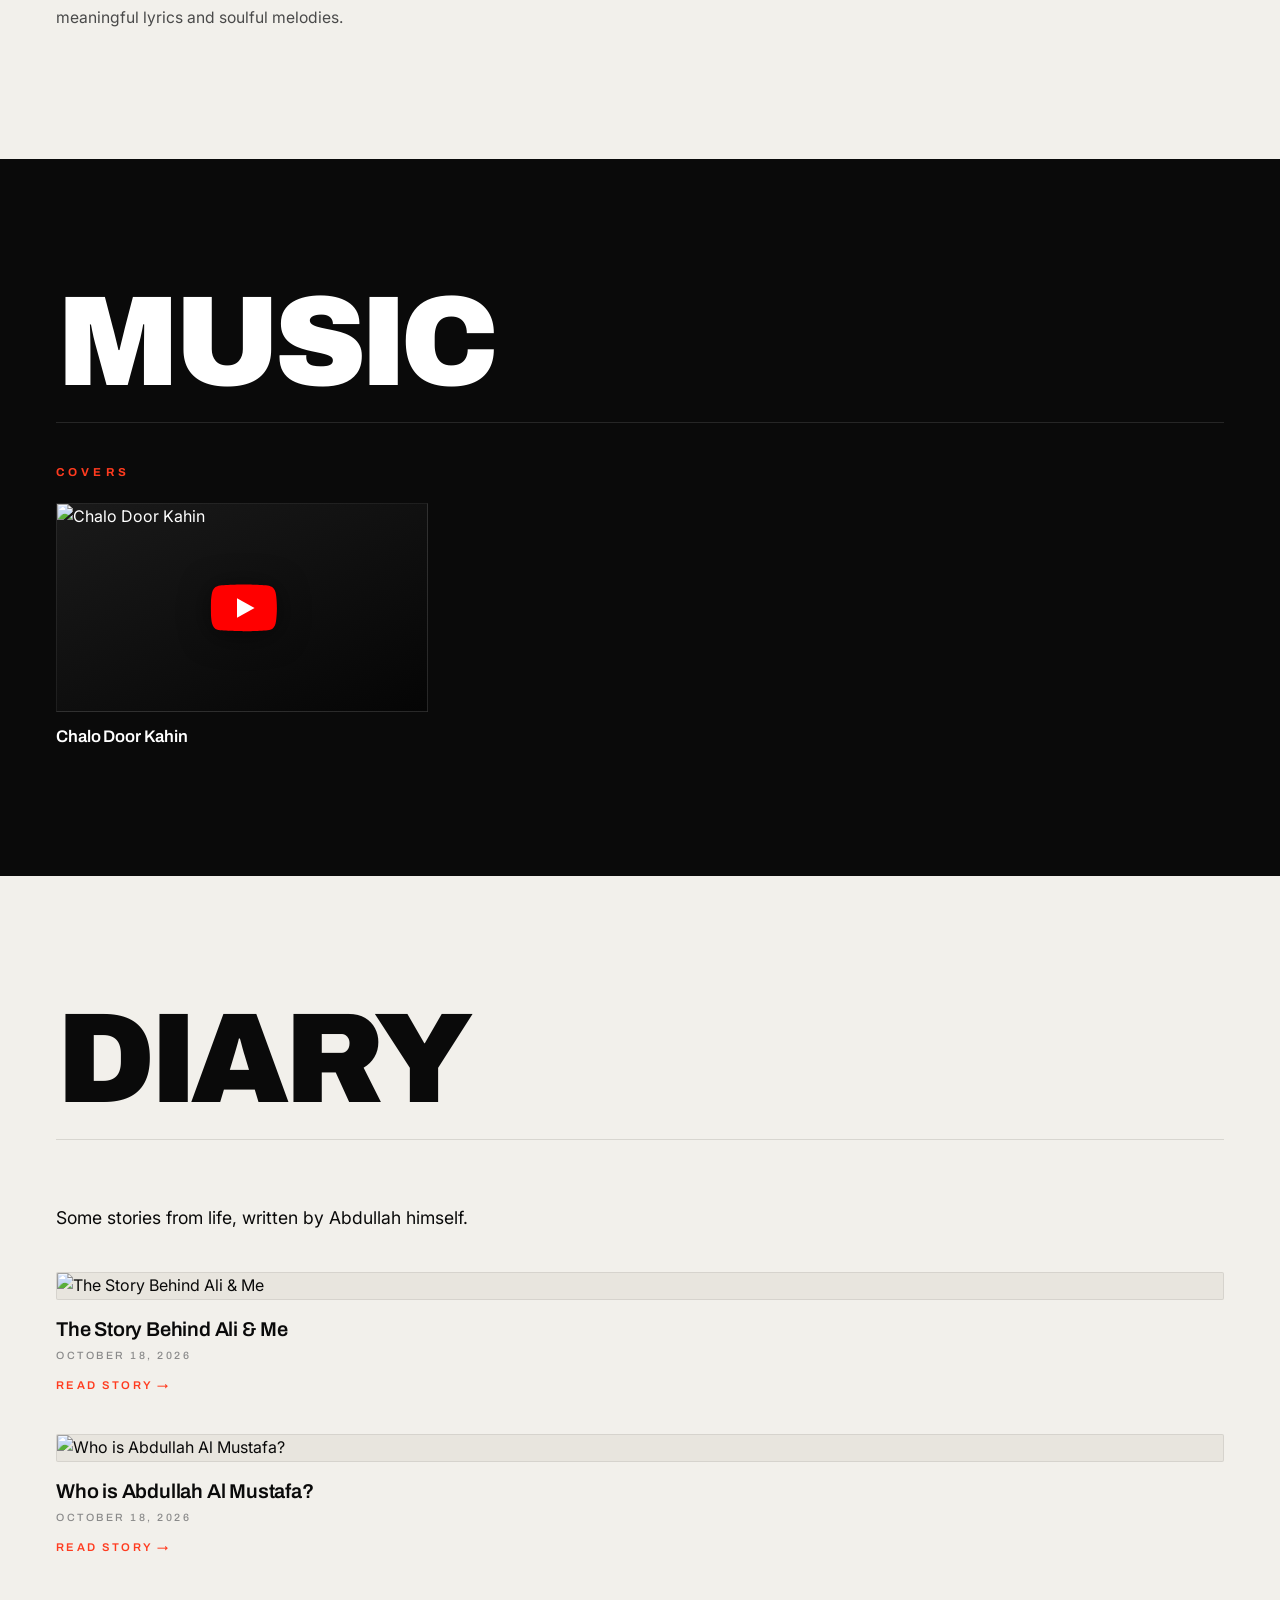
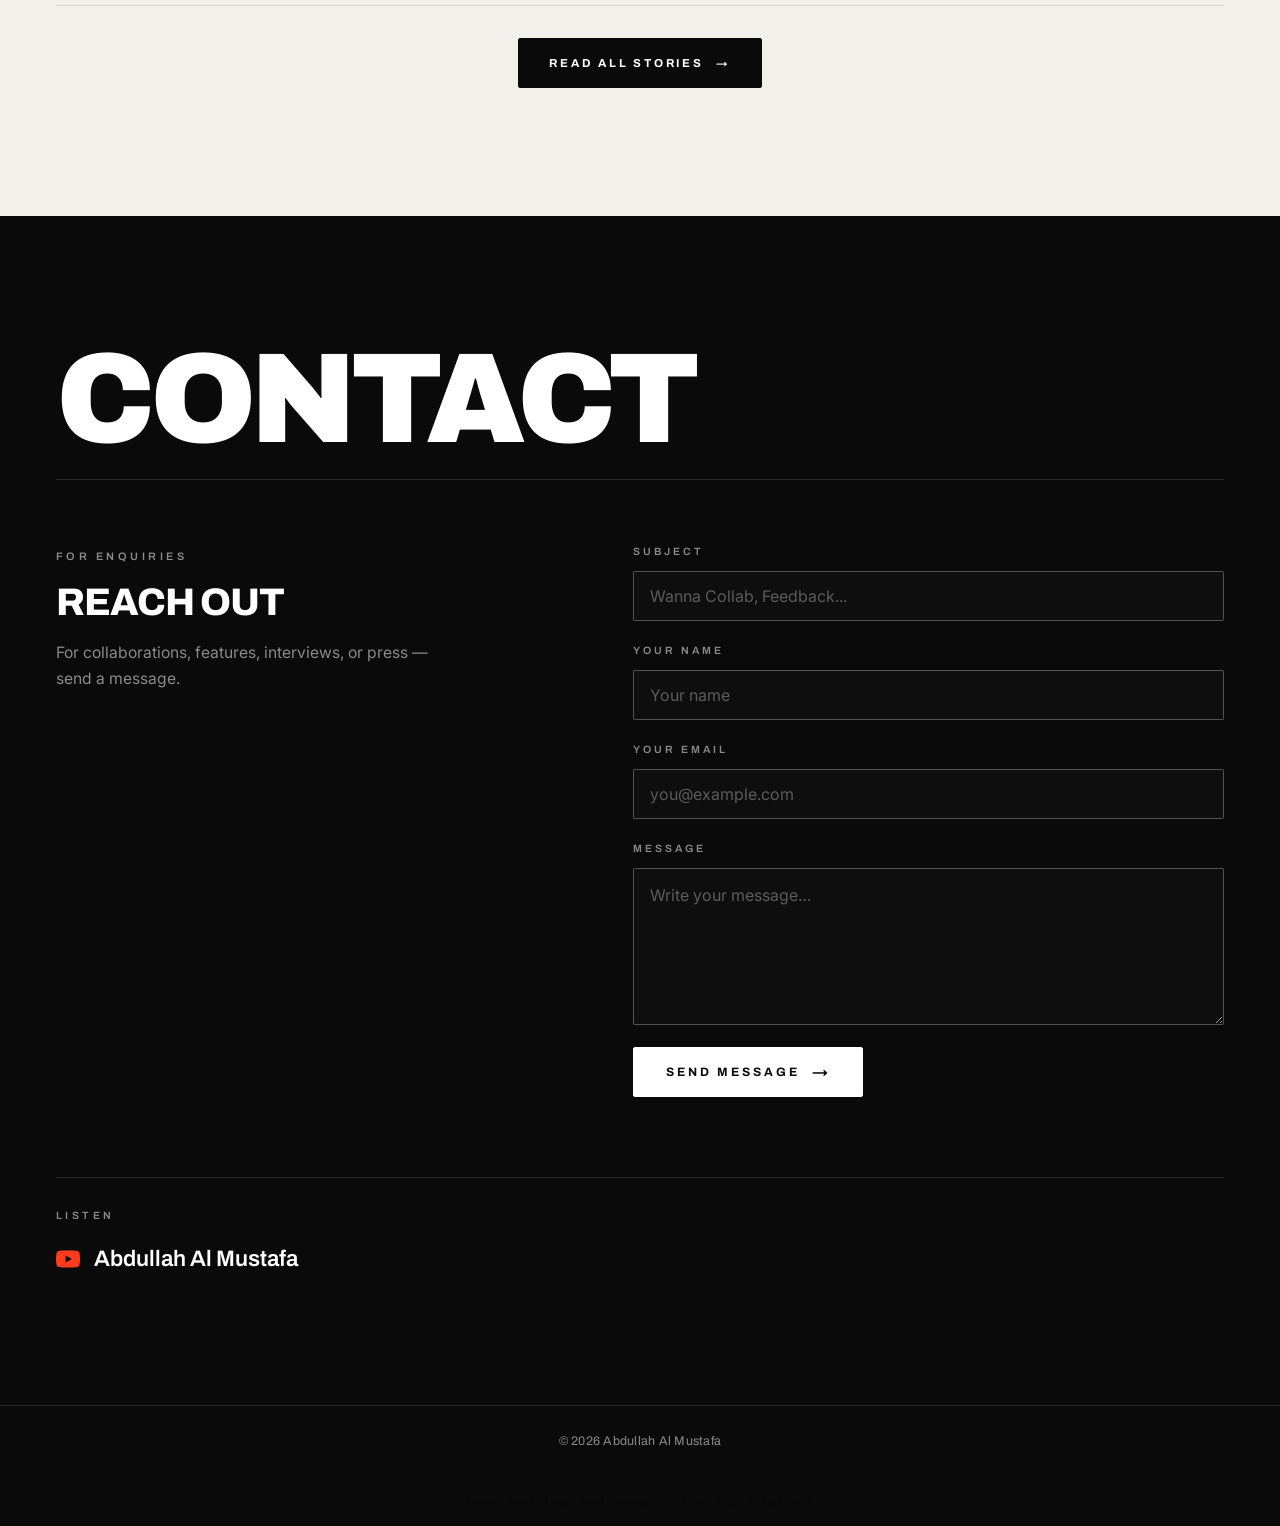
==== commit fdb39031: "Feature: Replace 'Writings' section with 'Diary' (stories written by Mustafa)" ====
--- a/index.html
+++ b/index.html
@@ -4,7 +4,7 @@
   <meta charset="UTF-8">
   <meta name="viewport" content="width=device-width, initial-scale=1.0, maximum-scale=1.0, user-scalable=no">
   <title>Abdullah Al Mustafa — Singer · Writer · Composer</title>
-  <meta name="description" content="Official website of Abdullah Al Mustafa, a Bangladeshi singer, writer, lyricist, and composer. Discover his music, writings, and journey.">
+  <meta name="description" content="Official website of Abdullah Al Mustafa, a Bangladeshi singer, writer, lyricist, and composer. Discover his music, diary stories, and journey.">
   <meta name="keywords" content="Abdullah Al Mustafa, Mustafa, singer, writer, lyricist, composer, Noor Tera Kaafi, Hindi songs, Urdu songs">
   <meta name="author" content="Abdullah Al Mustafa">
   <meta name="robots" content="index, follow">
@@ -12,13 +12,18 @@
 
   <meta property="og:type" content="music.musician">
   <meta property="og:title" content="Abdullah Al Mustafa — Singer · Writer · Composer">
-  <meta property="og:description" content="Discover the music and writings of Mustafa.">
+  <meta property="og:description" content="Discover the music and diary of Mustafa.">
   <meta property="og:url" content="https://abdullahalmustafa.onrender.com/">
   <meta property="og:site_name" content="Abdullah Al Mustafa">
 
   <link rel="canonical" href="https://abdullahalmustafa.onrender.com/">
-  <link rel="icon" type="image/svg+xml" href="/favicon.svg">
-  <link rel="apple-touch-icon" href="/favicon.svg">
+
+  <!-- Favicons -->
+  <link rel="apple-touch-icon" sizes="180x180" href="/apple-touch-icon.png">
+  <link rel="icon" type="image/png" sizes="32x32" href="/favicon-32x32.png">
+  <link rel="icon" type="image/png" sizes="16x16" href="/favicon-16x16.png">
+  <link rel="icon" type="image/x-icon" href="/favicon.ico">
+  <link rel="manifest" href="/site.webmanifest">
 
   <link rel="preconnect" href="https://fonts.googleapis.com">
   <link rel="preconnect" href="https://fonts.gstatic.com" crossorigin>
@@ -46,7 +51,7 @@
     <div class="nav-links">
       <a href="#bio">Bio</a>
       <a href="#music">Music</a>
-      <a href="writings.html">Writings</a>
+      <a href="#diary">Diary</a>
       <a href="faq.html">FAQ</a>
       <a href="#contact">Contact</a>
     </div>
@@ -102,13 +107,17 @@
     </div>
   </section>
 
-  <section id="writings" class="section section-light">
+  <!-- NEW DIARY SECTION -->
+  <section id="diary" class="section section-light">
     <div class="section-head">
-      <h2 class="section-huge">Writings</h2>
+      <h2 class="section-huge">Diary</h2>
     </div>
-    <div class="writings-feed" id="writings-feed"></div>
-    <div class="writings-more" id="writings-more">
-      <a href="writings.html" class="writings-more-link">Show More <span>→</span></a>
+    <p style="font-size: 1.1rem; color: var(--text-muted); margin-bottom: 40px; max-width: 600px;">
+      Some stories from life, written by Abdullah himself.
+    </p>
+    <div class="writings-feed" id="diary-feed"></div>
+    <div class="writings-more" id="diary-more">
+      <a href="diary.html" class="writings-more-link">Read All Stories <span>→</span></a>
     </div>
   </section>
 
@@ -160,15 +169,15 @@
   <div style="font-size: 0.65rem; opacity: 0.15; text-align: center; padding: 15px 20px; border-top: 1px solid rgba(0,0,0,0.1); display: flex; justify-content: center; gap: 12px; flex-wrap: wrap; font-family: sans-serif; color: #000; background: var(--bg);">
     <a href="index.html" style="color: inherit; text-decoration: none;">Home</a>
     <a href="about.html" style="color: inherit; text-decoration: none;">About</a>
-    <a href="writings.html" style="color: inherit; text-decoration: none;">Writings</a>
+    <a href="diary.html" style="color: inherit; text-decoration: none;">Diary</a>
     <a href="blog-who-is-mustafa.html" style="color: inherit; text-decoration: none;">Who is Mustafa</a>
-    <a href="blog-ali-and-mustafa.html" style="color: inherit; text-decoration: none;">Ali & Mustafa</a>
+    <a href="blog-ali-and-mustafa.html" style="color: inherit; text-decoration: none;">Ali & Me</a>
     <a href="faq.html" style="color: inherit; text-decoration: none;">FAQ</a>
     <a href="https://ocidecoders.onrender.com/" target="_blank" rel="noopener" style="color: inherit; text-decoration: none;">Ocide Coders</a>
   </div>
 
   <script src="data/music.js"></script>
-  <script src="data/writings.js"></script>
+  <script src="data/diary.js"></script>
   <script src="js/main.js"></script>
 </body>
 </html>
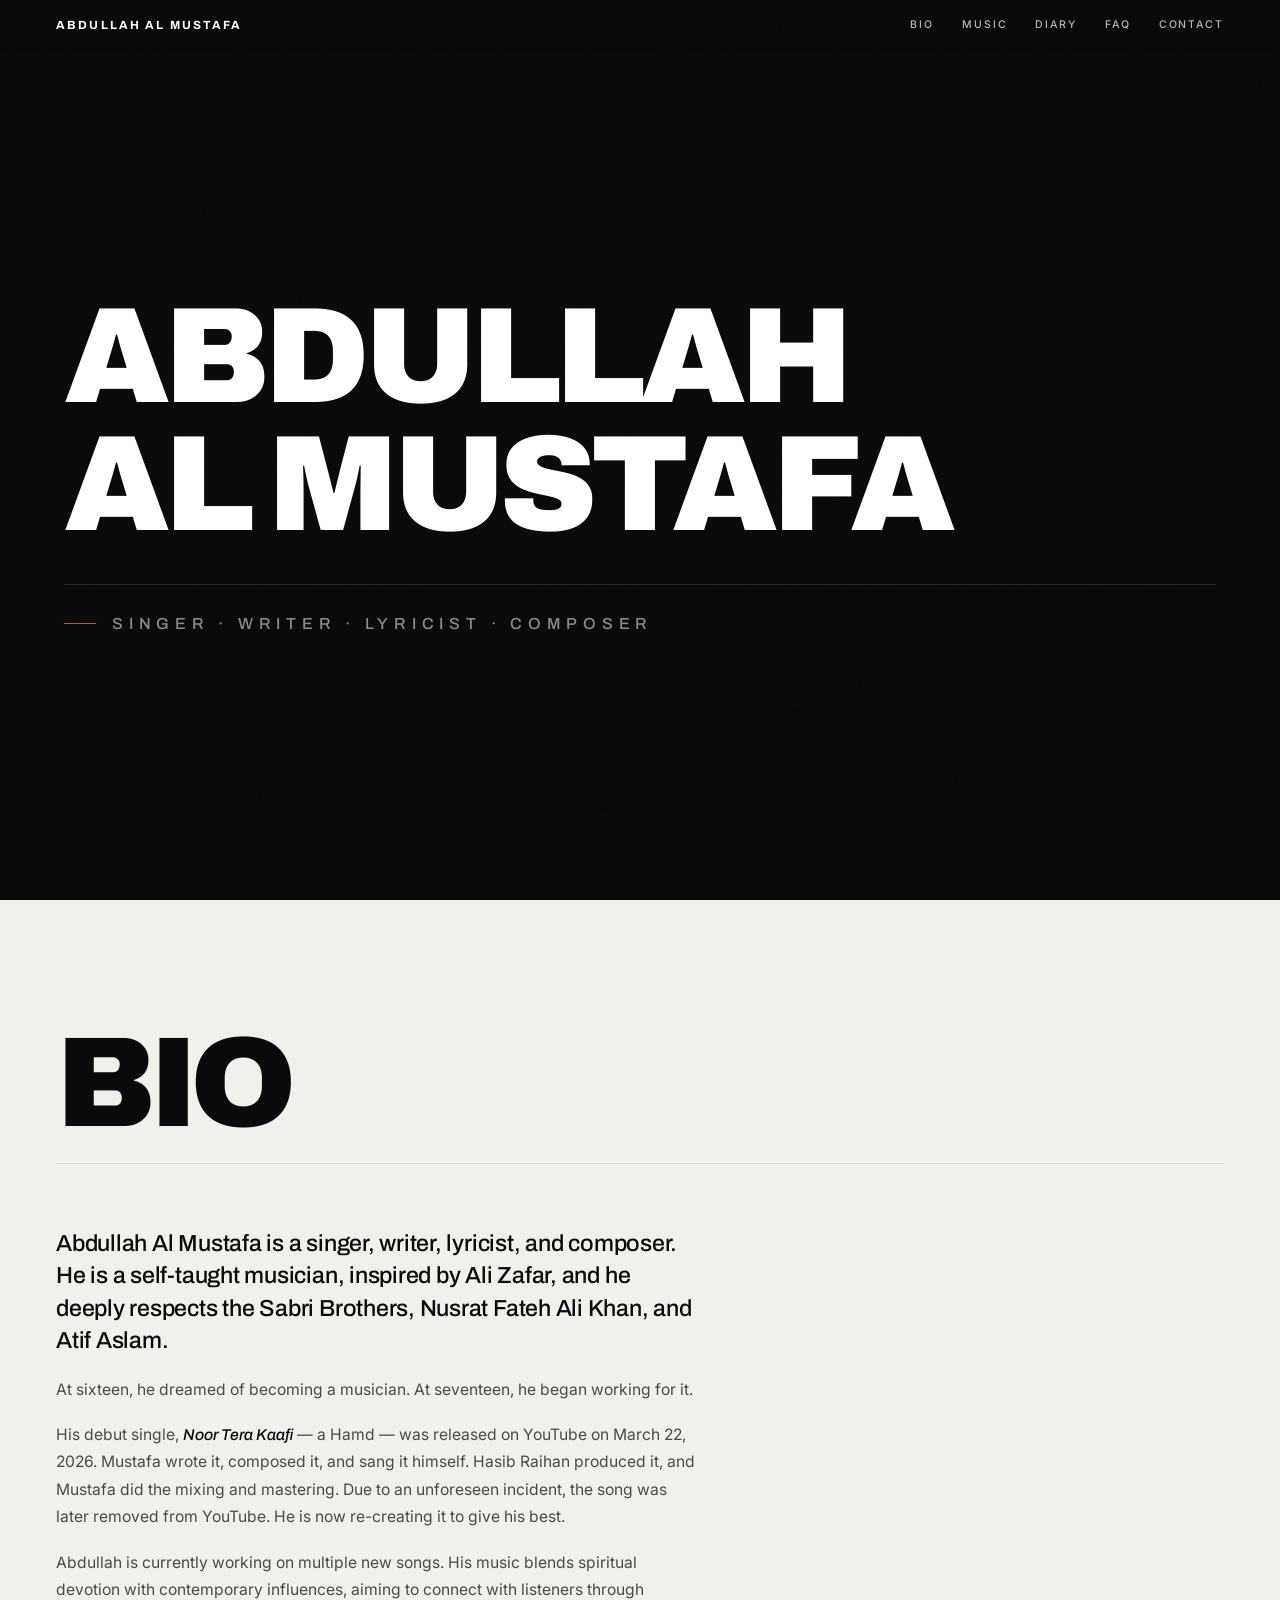
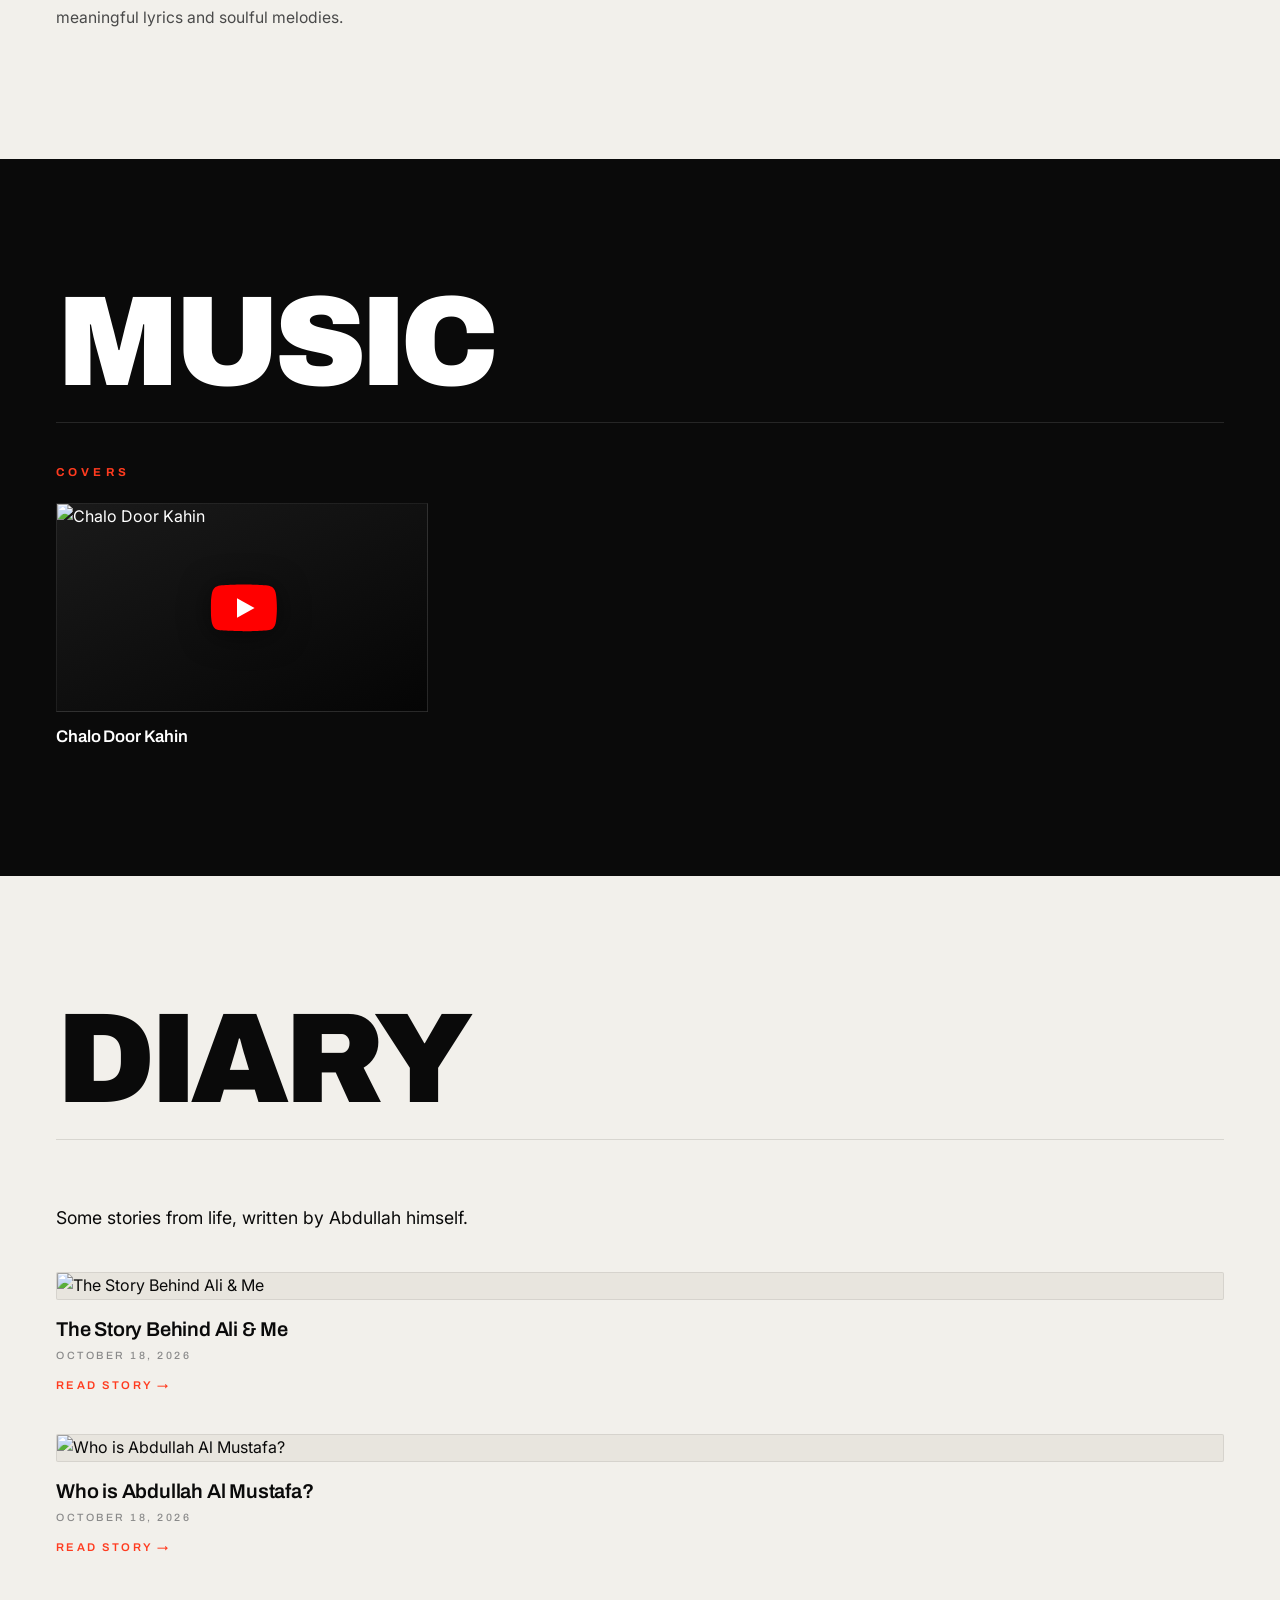
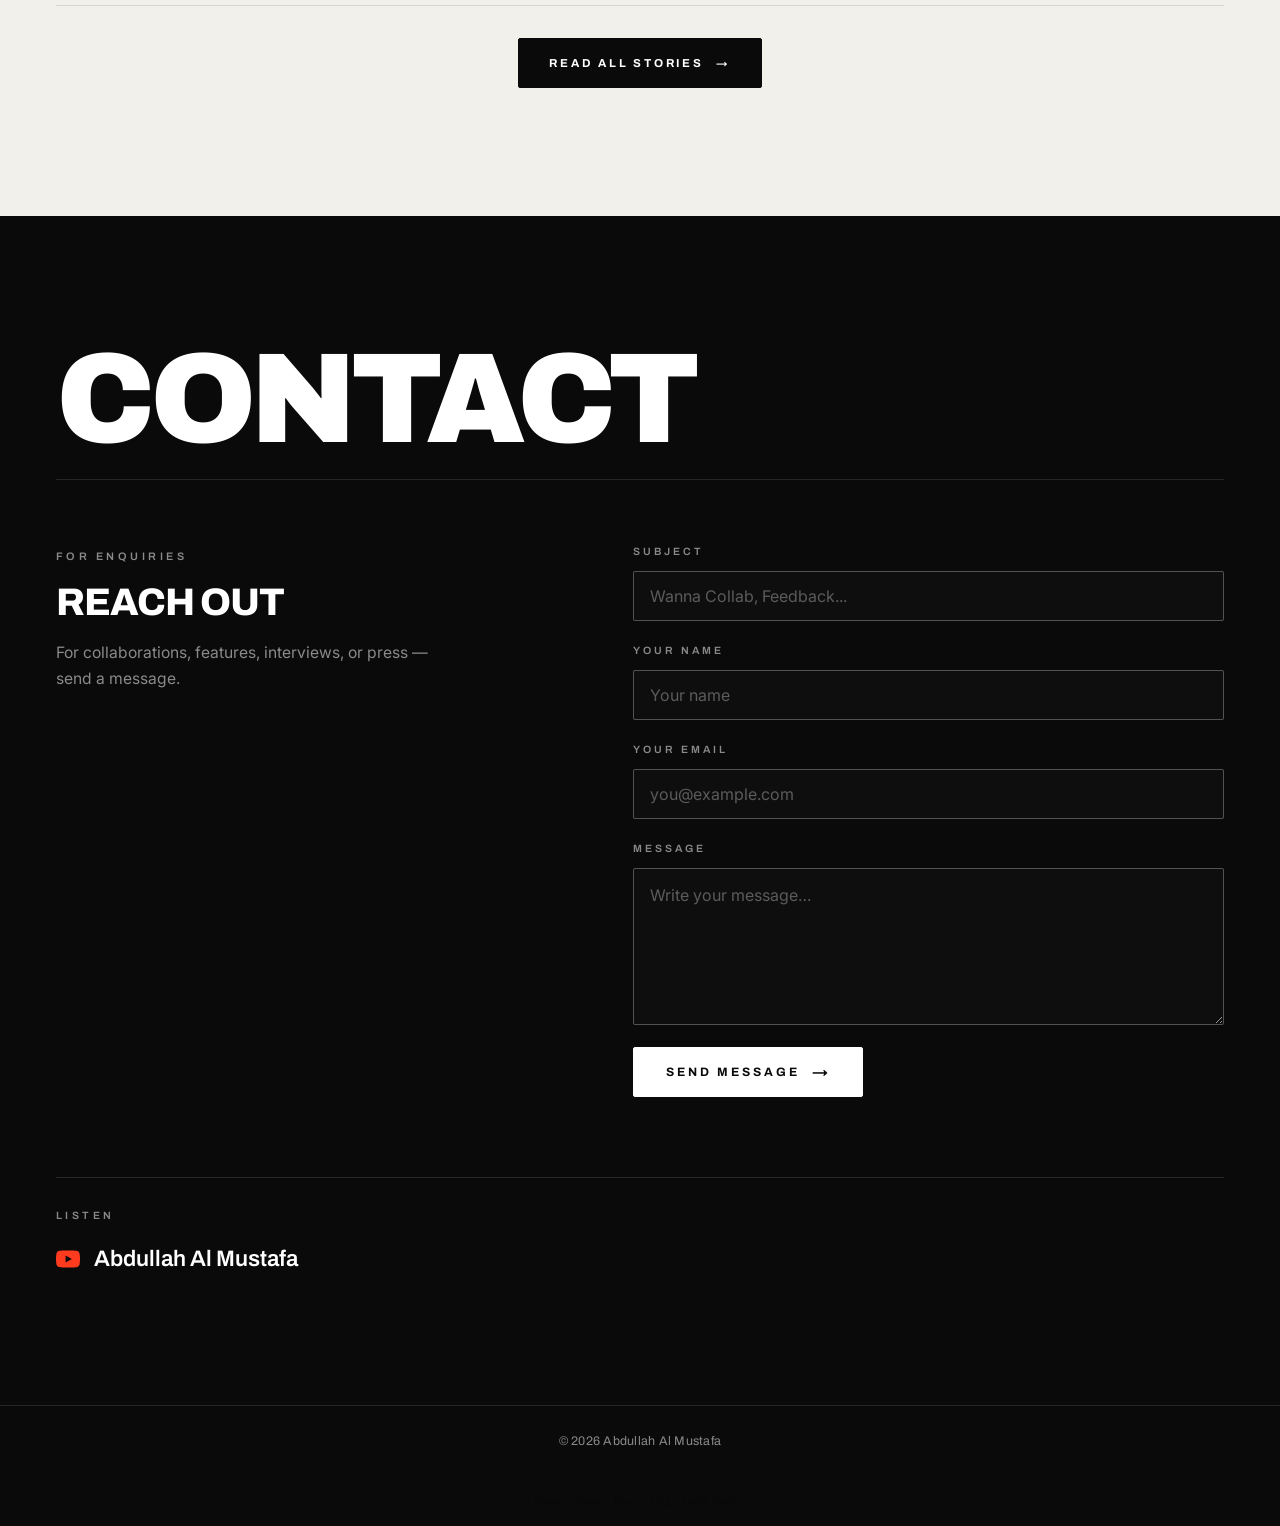
==== commit 1388656d: "Cleanup: Removed personal stories and writings for professional brand image" ====
--- a/index.html
+++ b/index.html
@@ -170,8 +170,6 @@
     <a href="index.html" style="color: inherit; text-decoration: none;">Home</a>
     <a href="about.html" style="color: inherit; text-decoration: none;">About</a>
     <a href="diary.html" style="color: inherit; text-decoration: none;">Diary</a>
-    <a href="blog-who-is-mustafa.html" style="color: inherit; text-decoration: none;">Who is Mustafa</a>
-    <a href="blog-ali-and-mustafa.html" style="color: inherit; text-decoration: none;">Ali & Me</a>
     <a href="faq.html" style="color: inherit; text-decoration: none;">FAQ</a>
     <a href="https://ocidecoders.onrender.com/" target="_blank" rel="noopener" style="color: inherit; text-decoration: none;">Ocide Coders</a>
   </div>
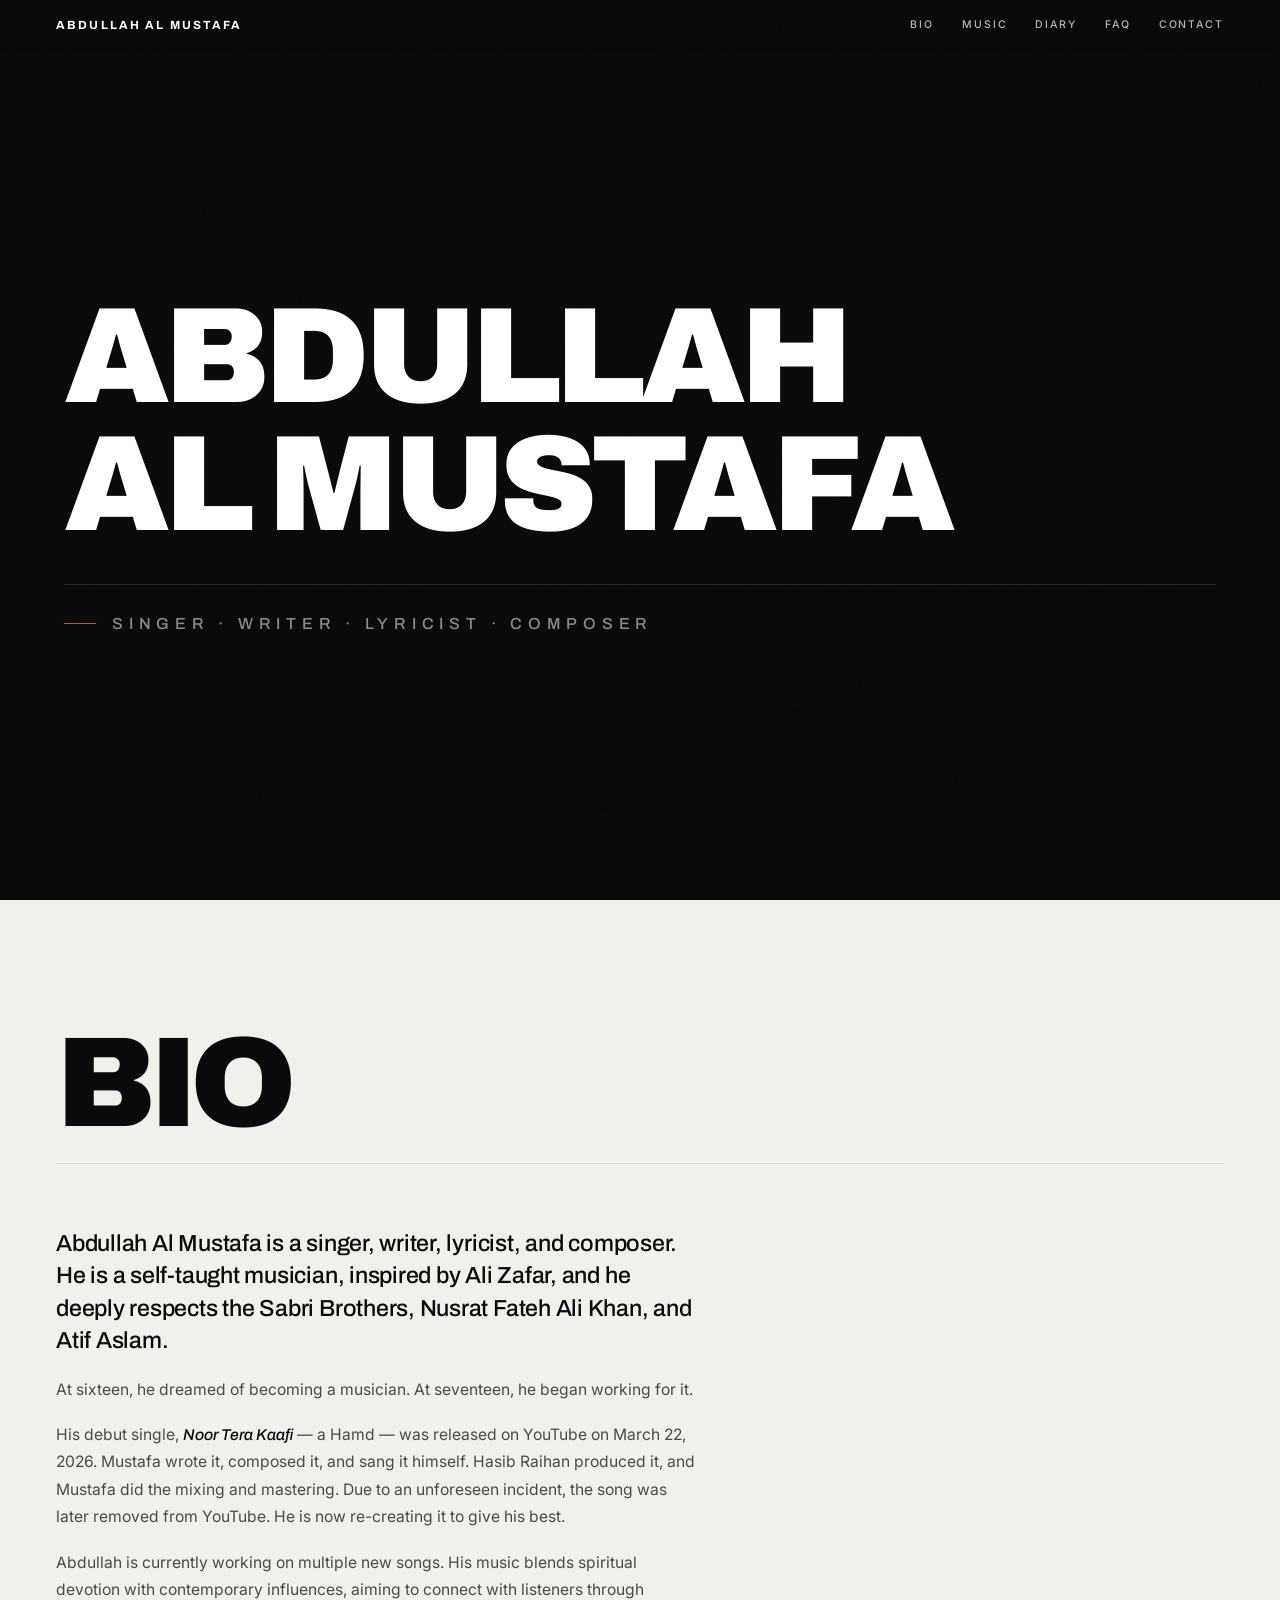
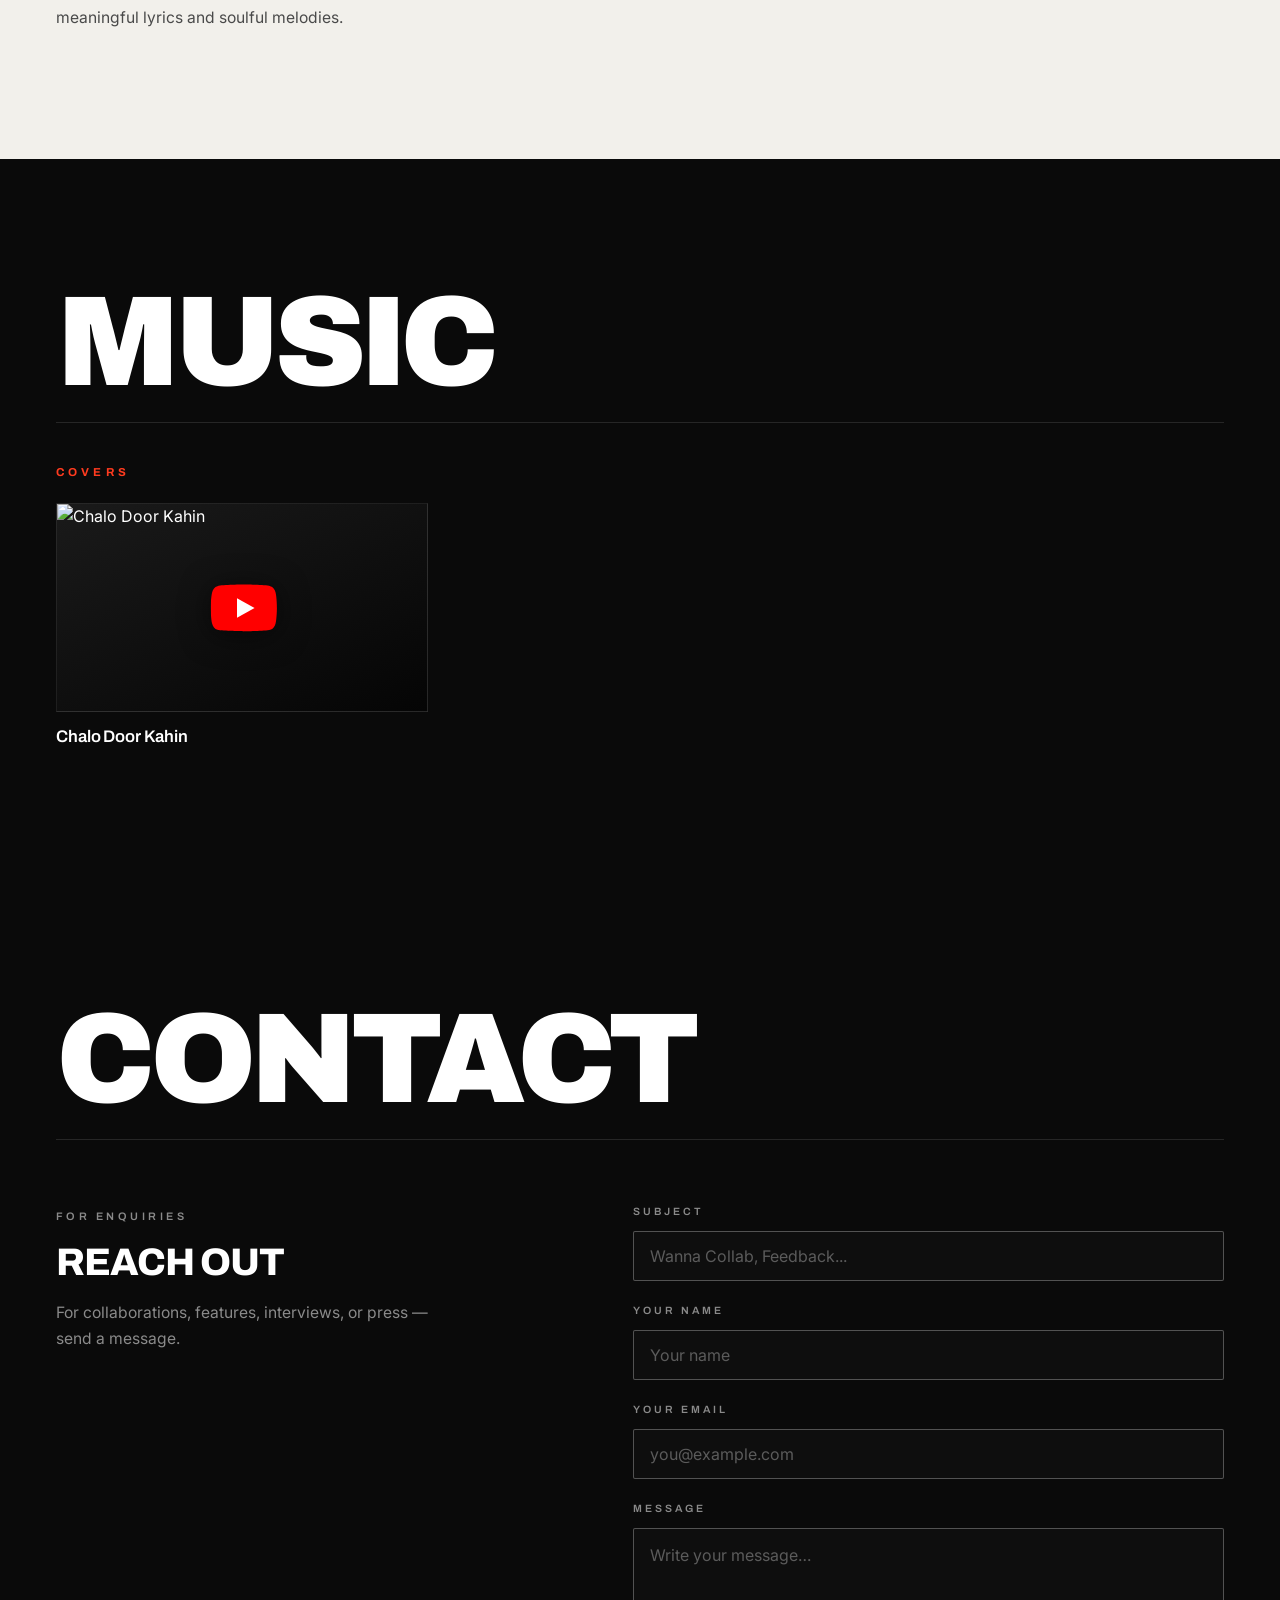
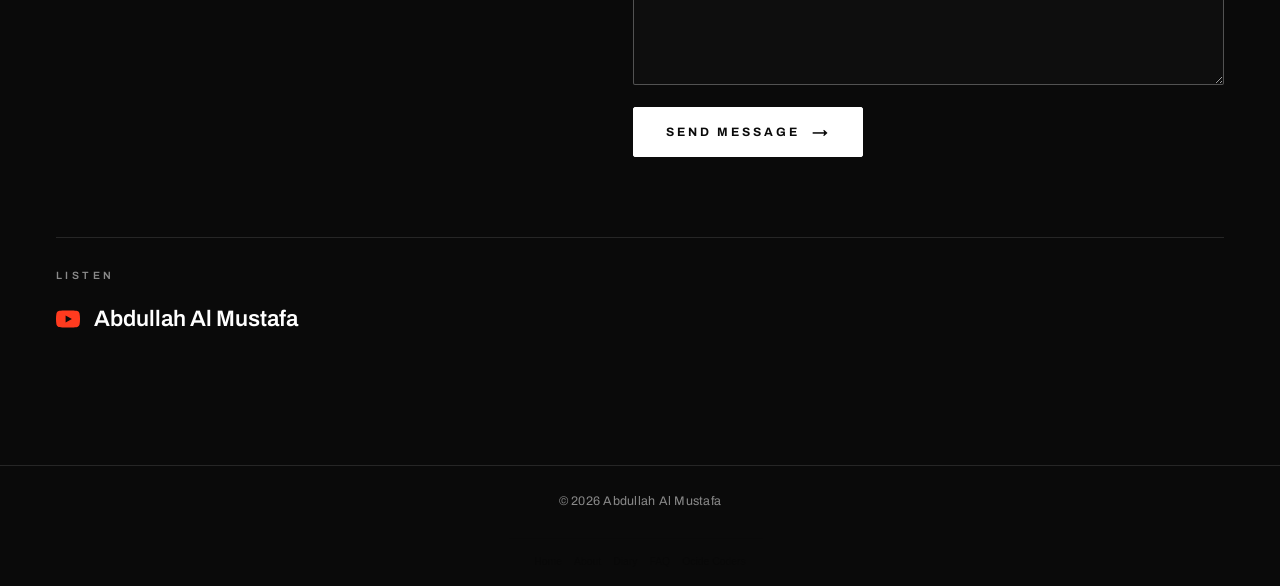
==== commit 41f1c861: "Fix: Completely removed Diary section and navigation links from all pages" ====
--- a/index.html
+++ b/index.html
@@ -108,18 +108,7 @@
   </section>
 
   <!-- NEW DIARY SECTION -->
-  <section id="diary" class="section section-light">
-    <div class="section-head">
-      <h2 class="section-huge">Diary</h2>
-    </div>
-    <p style="font-size: 1.1rem; color: var(--text-muted); margin-bottom: 40px; max-width: 600px;">
-      Some stories from life, written by Abdullah himself.
-    </p>
-    <div class="writings-feed" id="diary-feed"></div>
-    <div class="writings-more" id="diary-more">
-      <a href="diary.html" class="writings-more-link">Read All Stories <span>→</span></a>
-    </div>
-  </section>
+  
 
   <section id="contact" class="section section-dark">
     <div class="section-head">
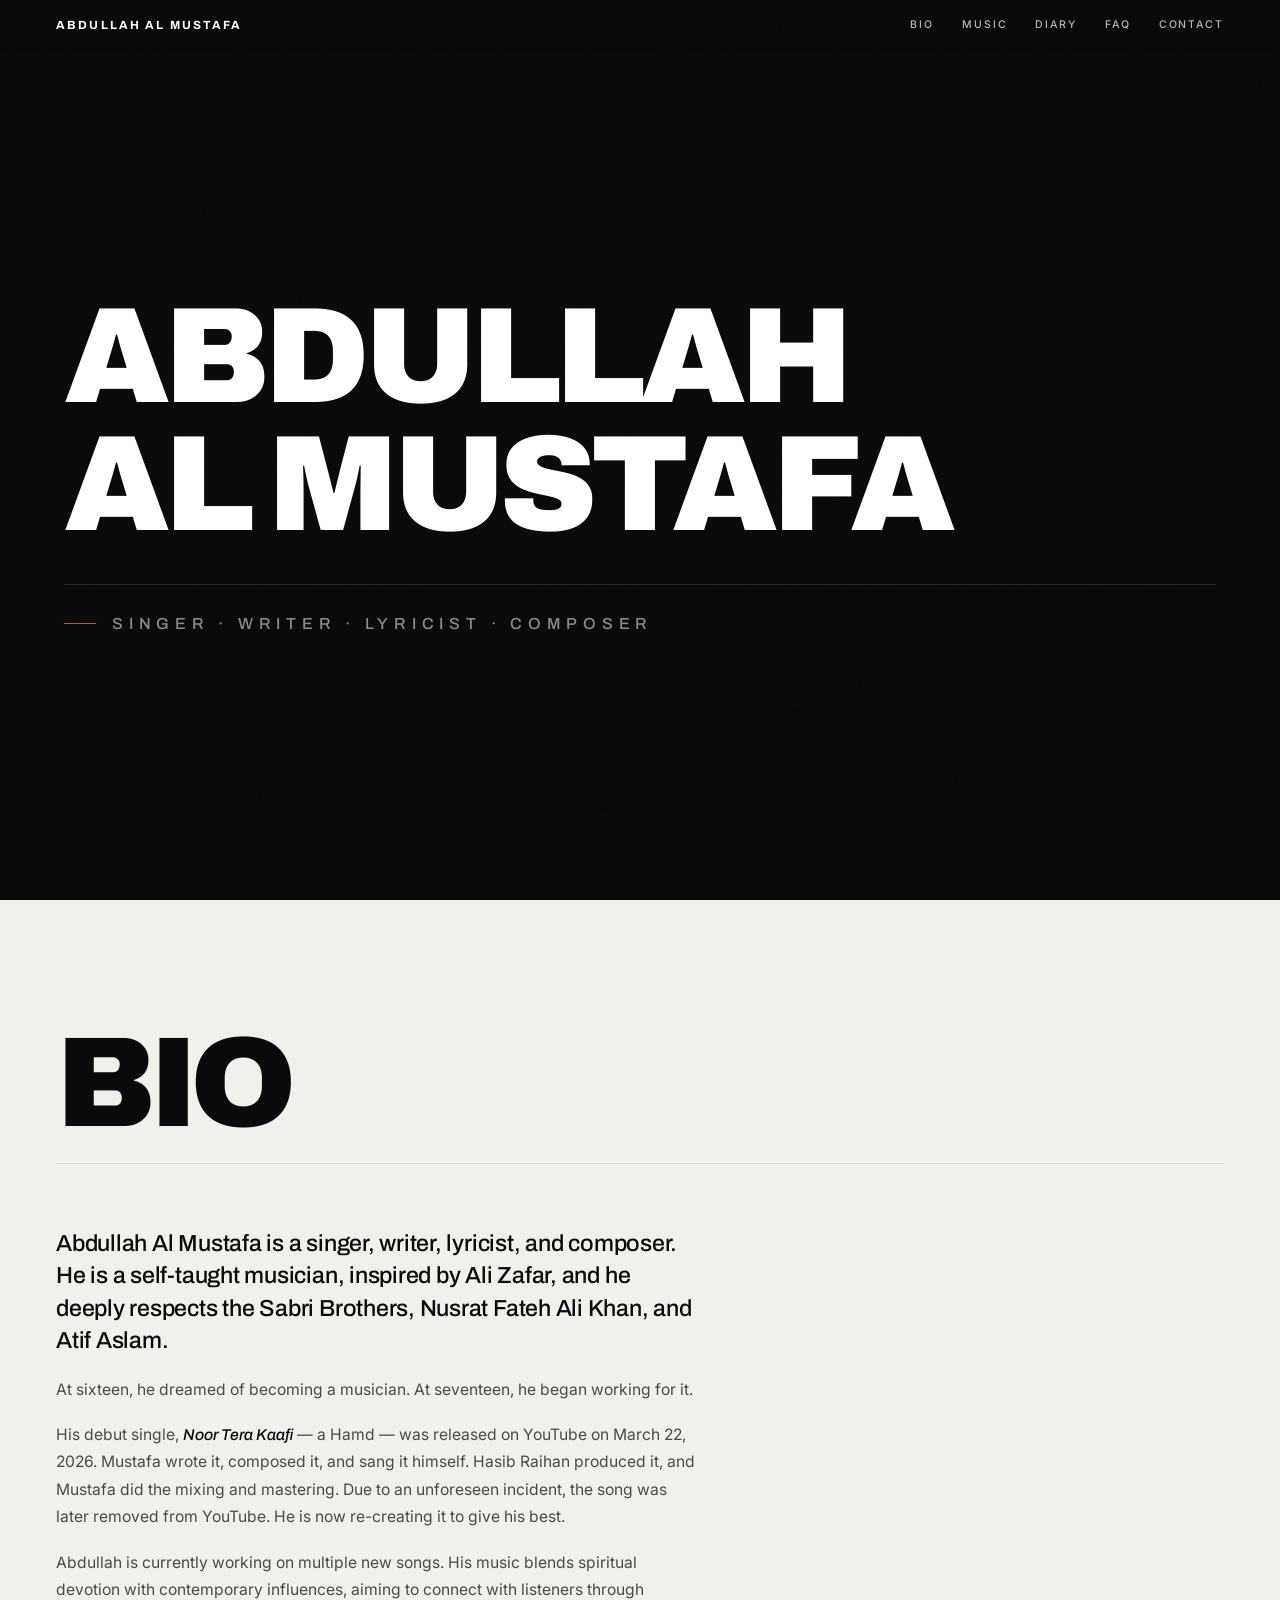
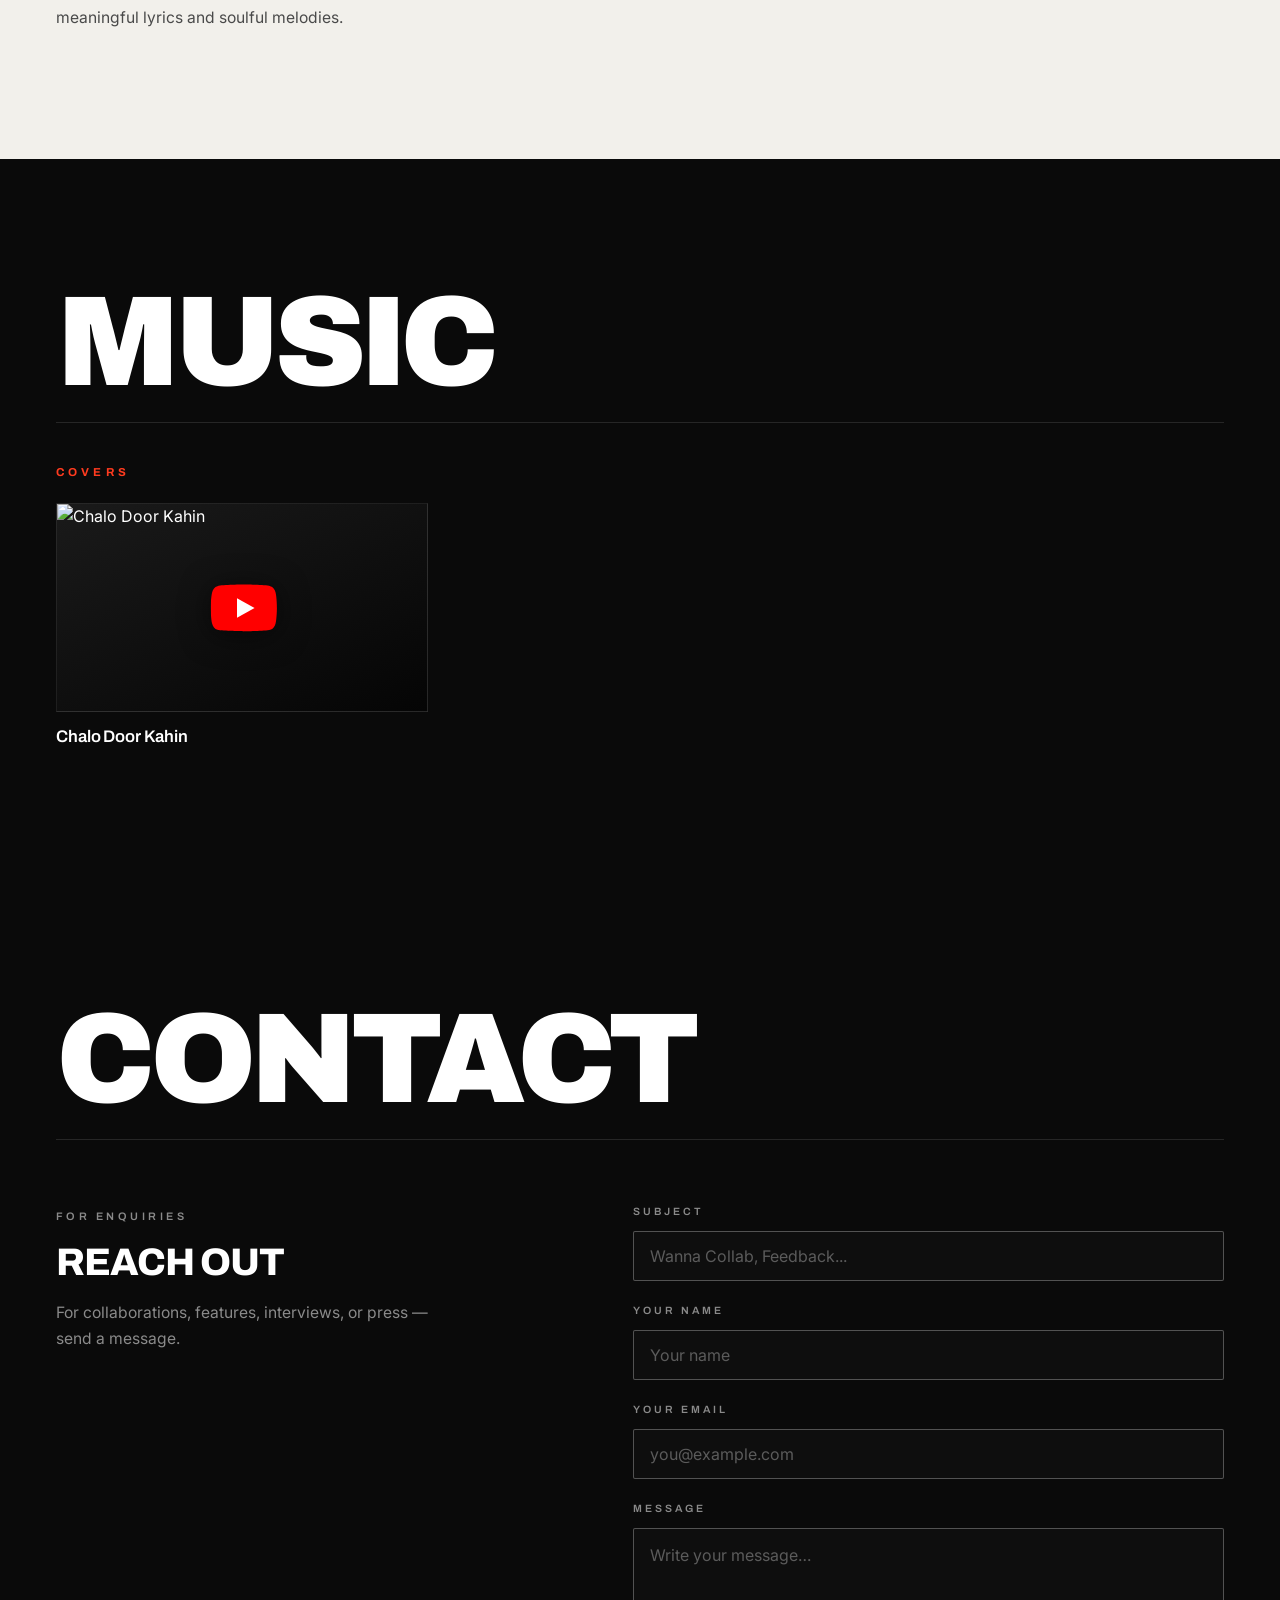
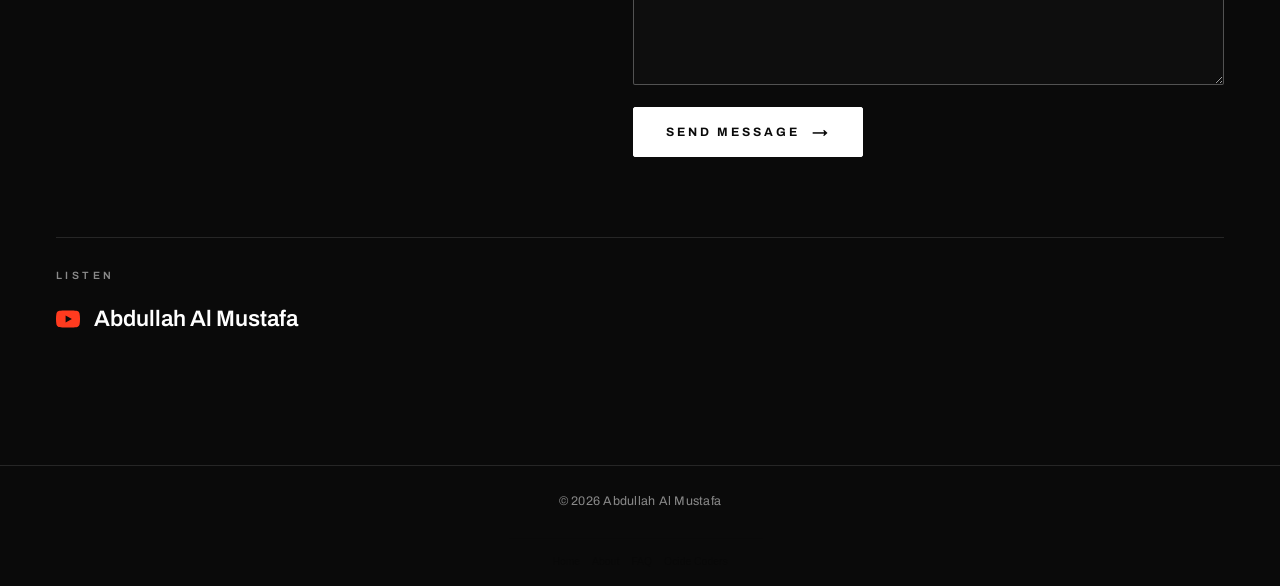
==== commit e751498b: "Cleanup: Deleted diary.html and removed all its links" ====
--- a/index.html
+++ b/index.html
@@ -158,7 +158,6 @@
   <div style="font-size: 0.65rem; opacity: 0.15; text-align: center; padding: 15px 20px; border-top: 1px solid rgba(0,0,0,0.1); display: flex; justify-content: center; gap: 12px; flex-wrap: wrap; font-family: sans-serif; color: #000; background: var(--bg);">
     <a href="index.html" style="color: inherit; text-decoration: none;">Home</a>
     <a href="about.html" style="color: inherit; text-decoration: none;">About</a>
-    <a href="diary.html" style="color: inherit; text-decoration: none;">Diary</a>
     <a href="faq.html" style="color: inherit; text-decoration: none;">FAQ</a>
     <a href="https://ocidecoders.onrender.com/" target="_blank" rel="noopener" style="color: inherit; text-decoration: none;">Ocide Coders</a>
   </div>
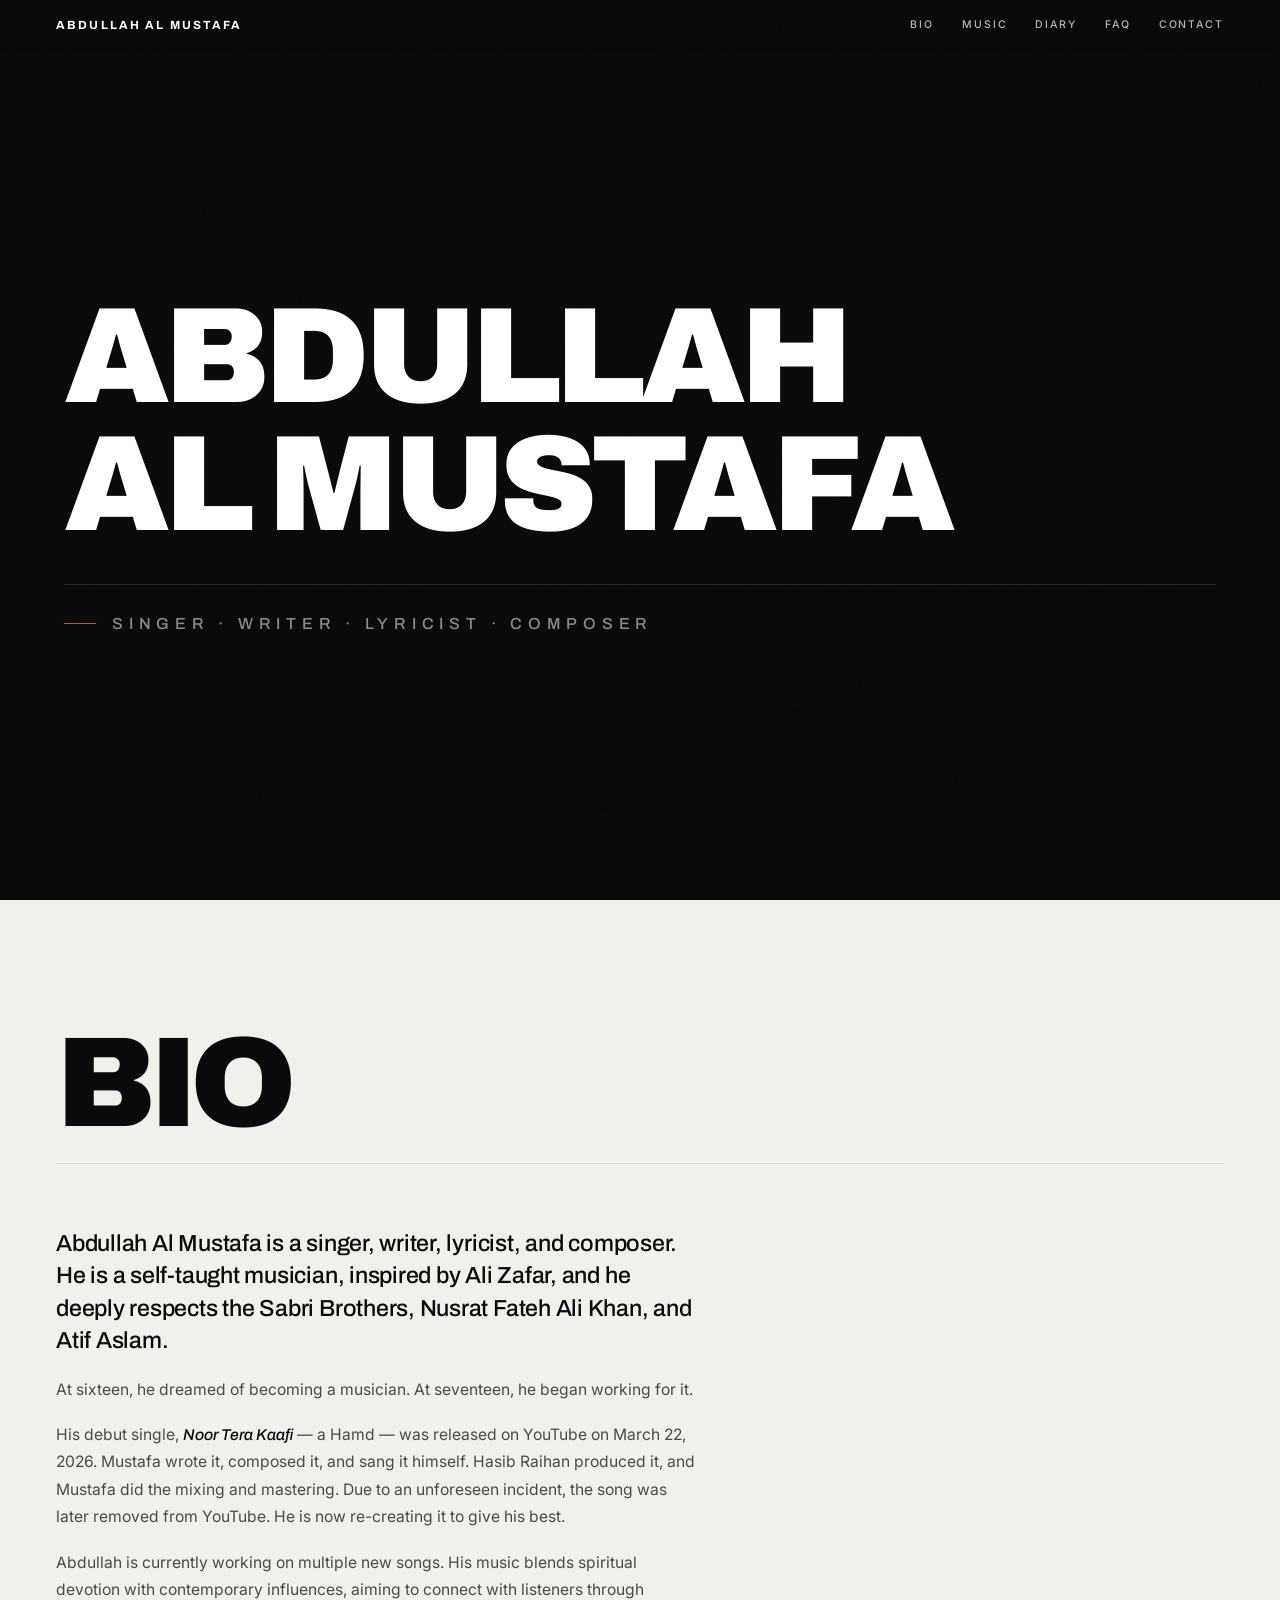
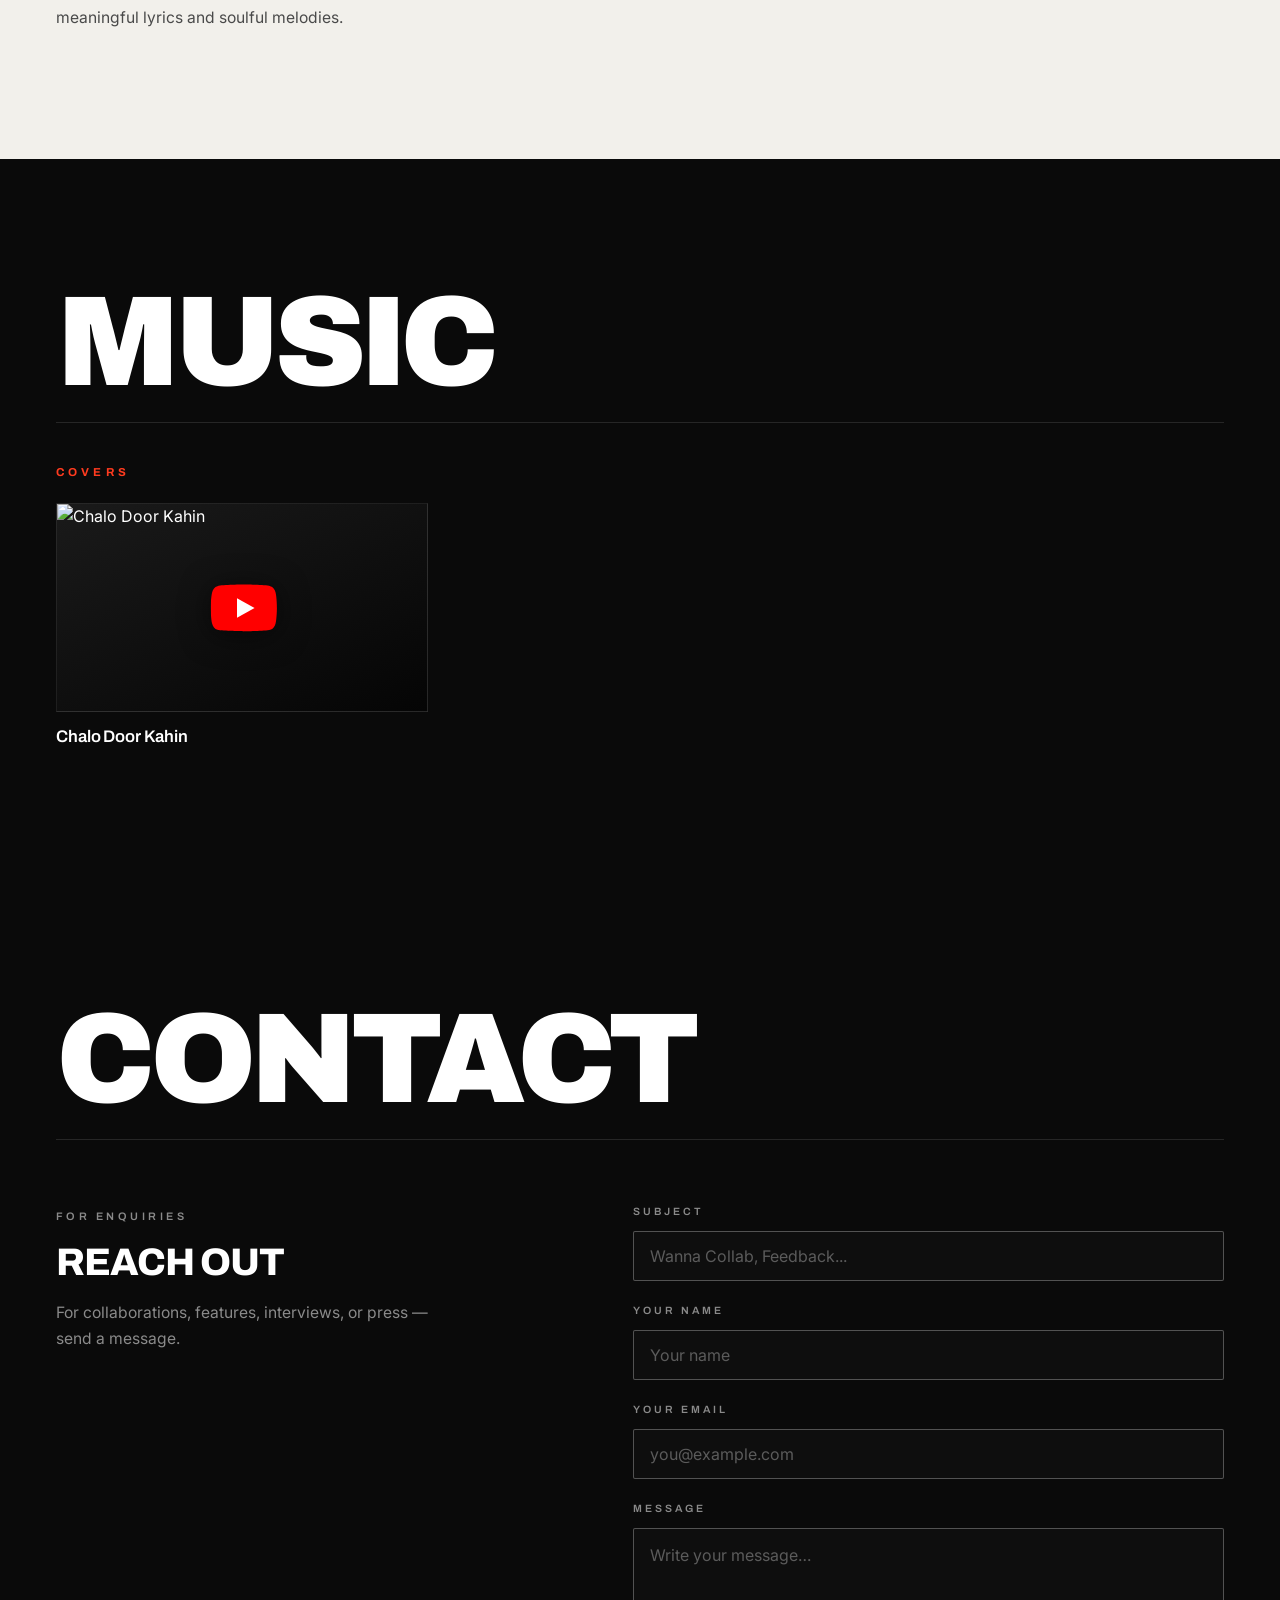
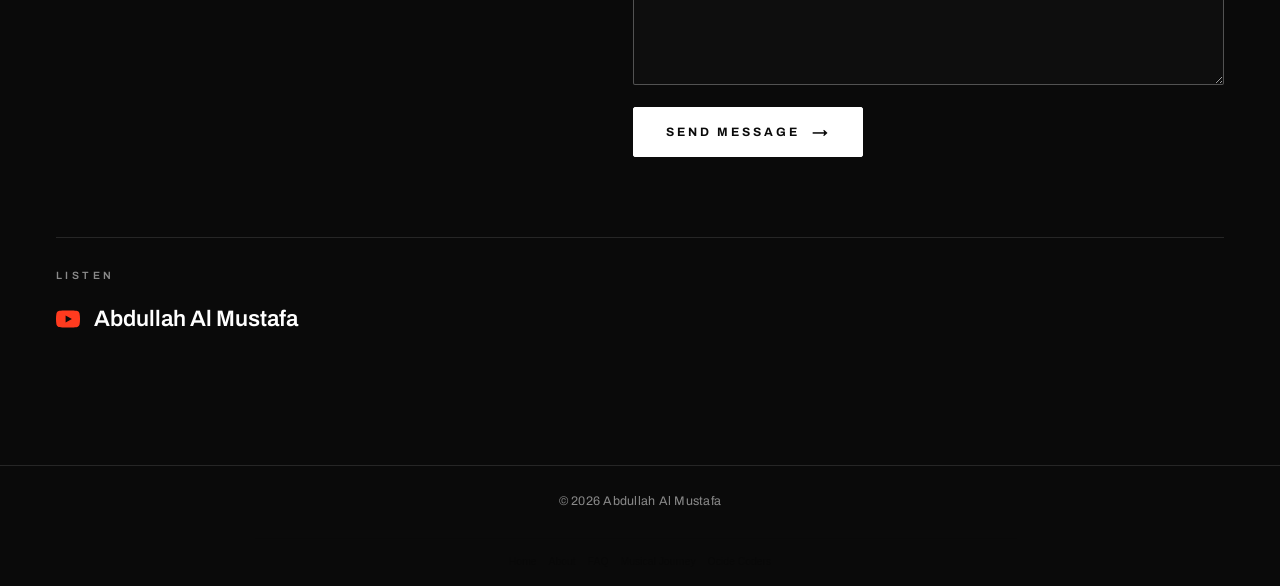
==== commit befb089c: "SEO: Added professional 'Musical Journey' blog for entity building" ====
--- a/index.html
+++ b/index.html
@@ -159,6 +159,7 @@
     <a href="index.html" style="color: inherit; text-decoration: none;">Home</a>
     <a href="about.html" style="color: inherit; text-decoration: none;">About</a>
     <a href="faq.html" style="color: inherit; text-decoration: none;">FAQ</a>
+    <a href="blog-musical-journey.html" style="color: inherit; text-decoration: none;">Musical Journey</a>
     <a href="https://ocidecoders.onrender.com/" target="_blank" rel="noopener" style="color: inherit; text-decoration: none;">Ocide Coders</a>
   </div>
 
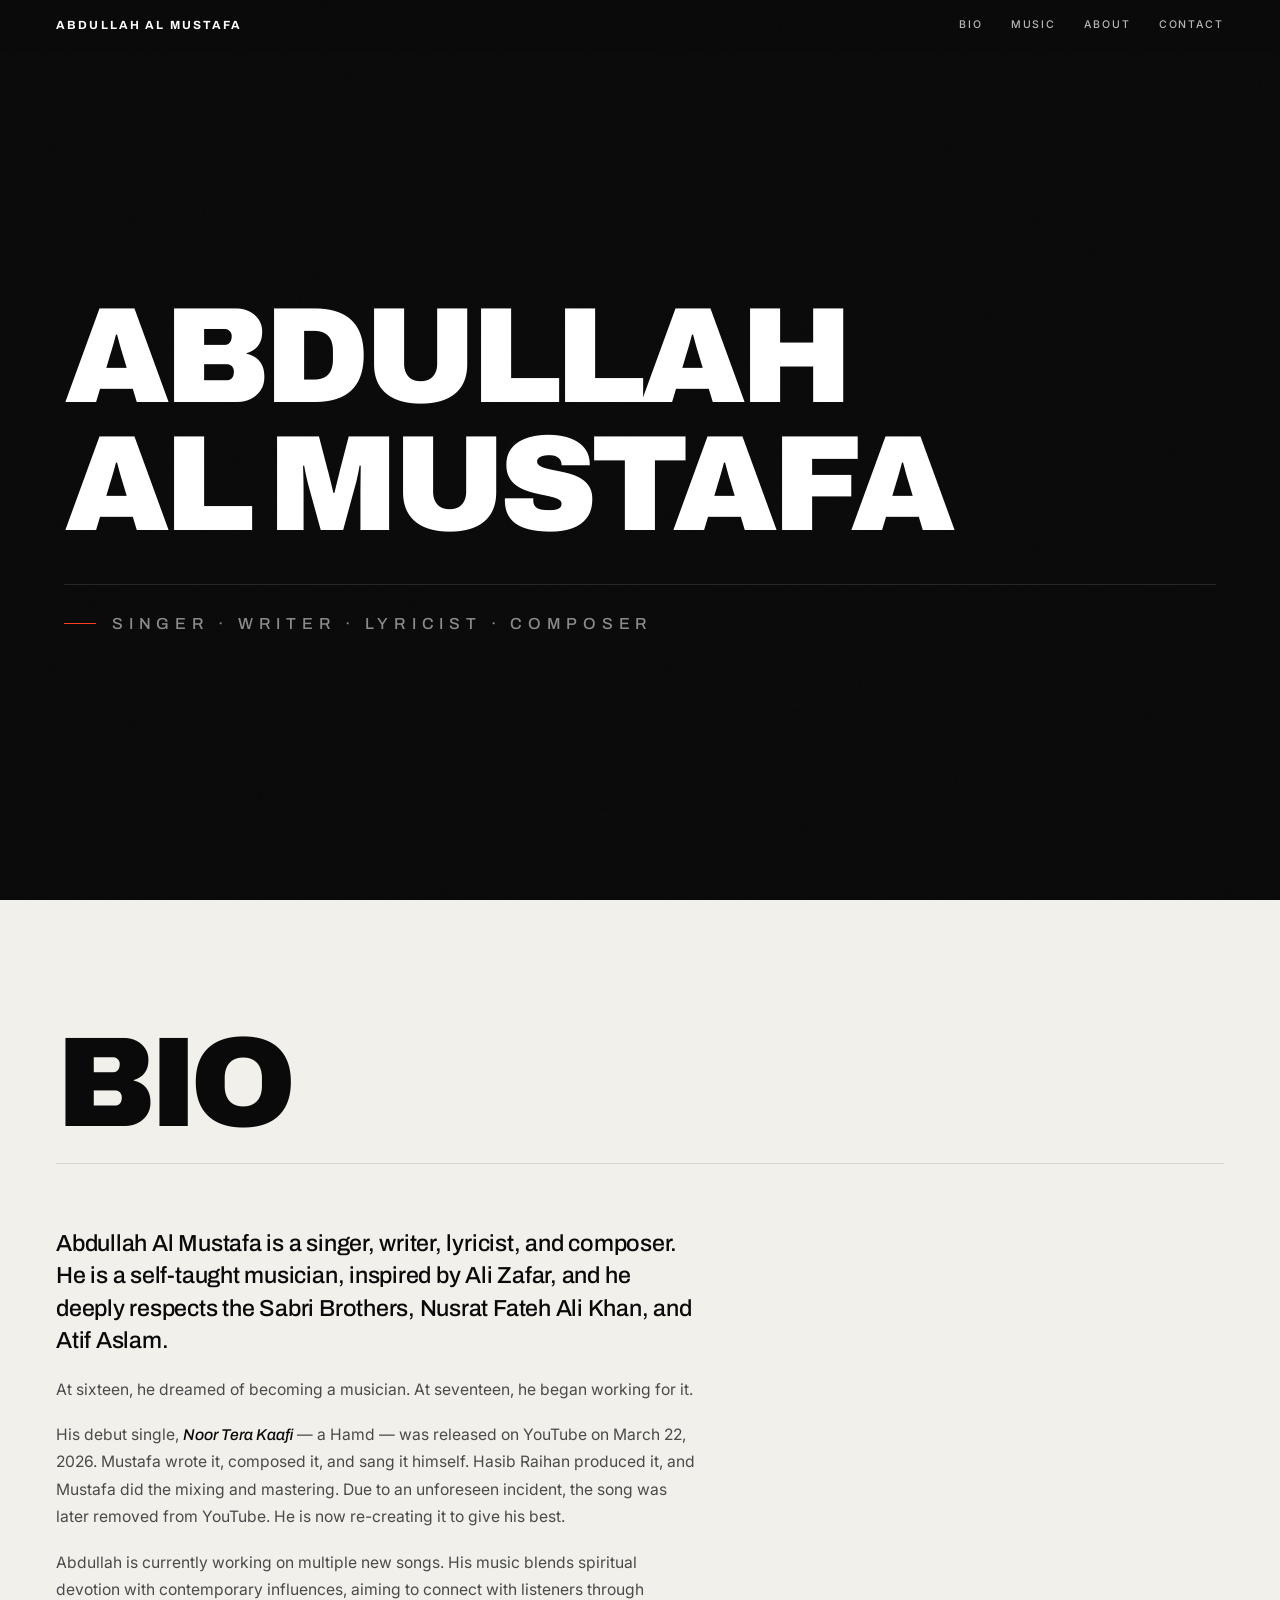
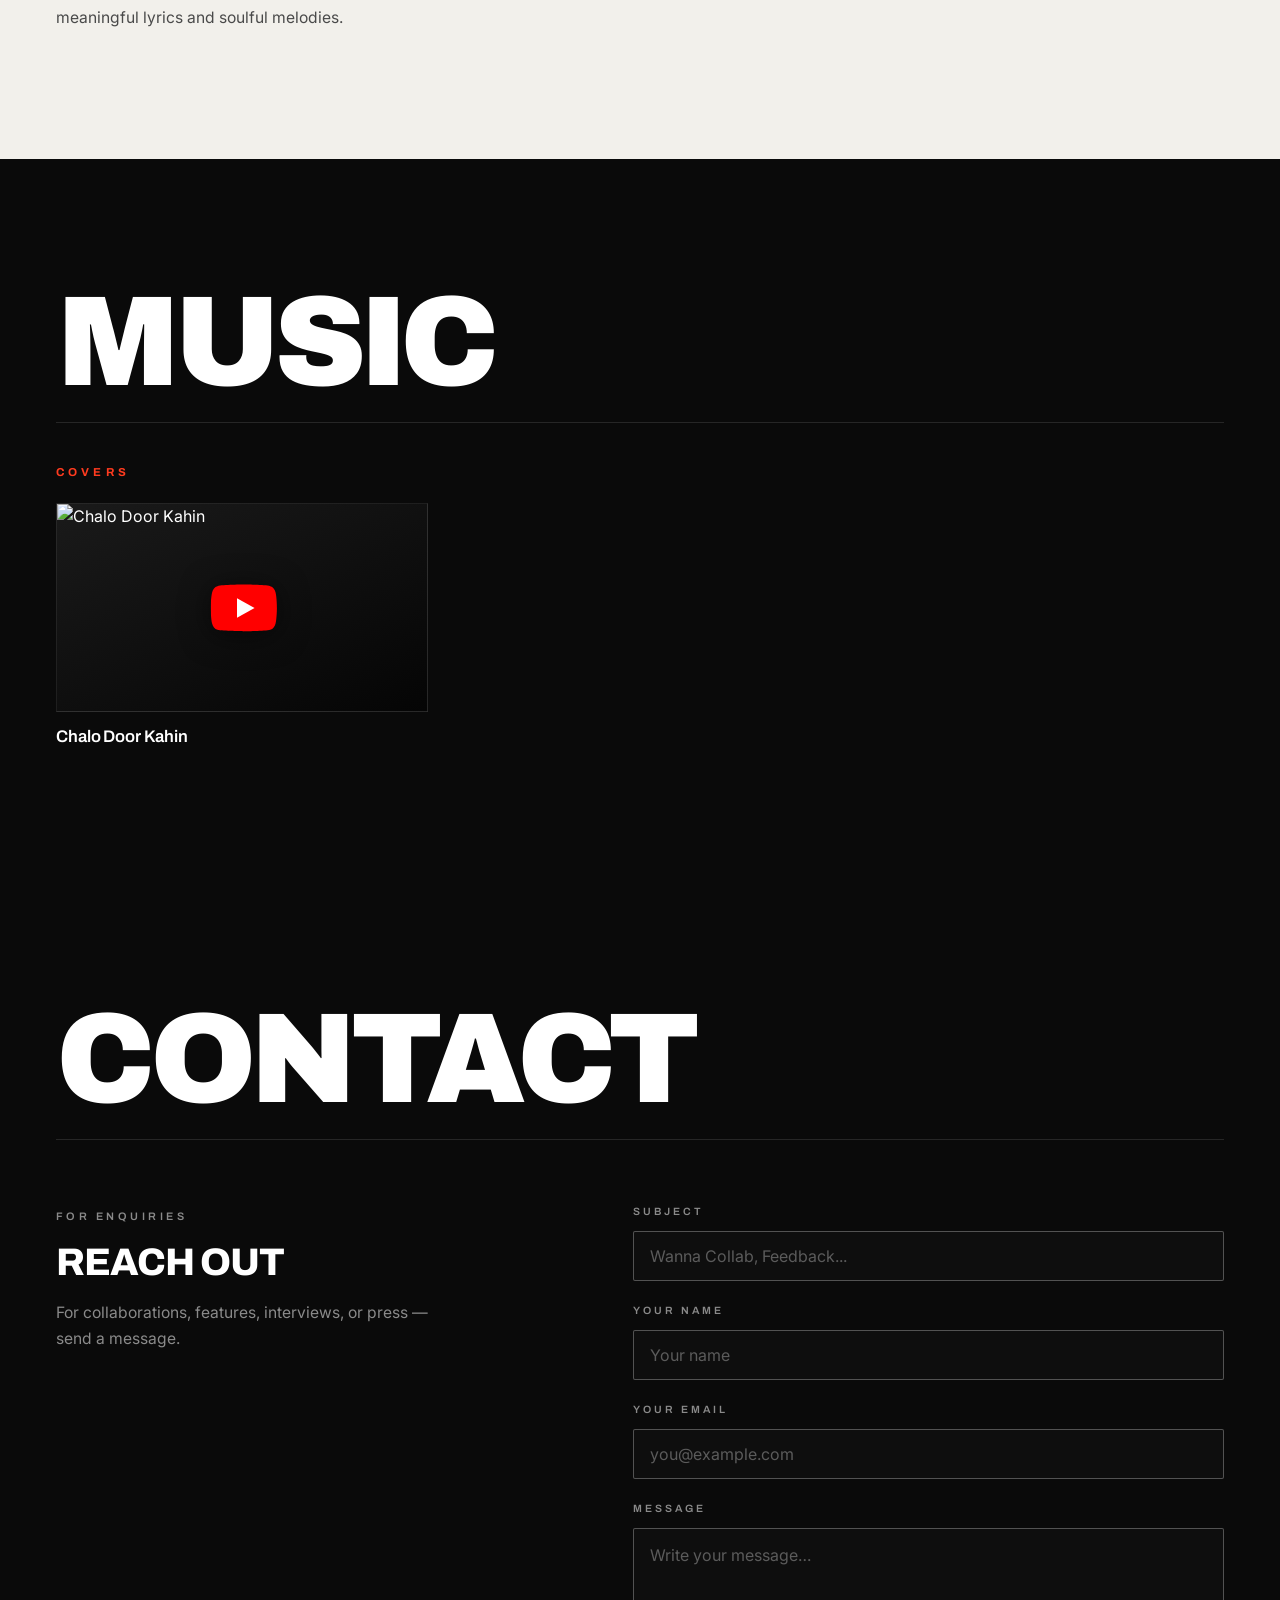
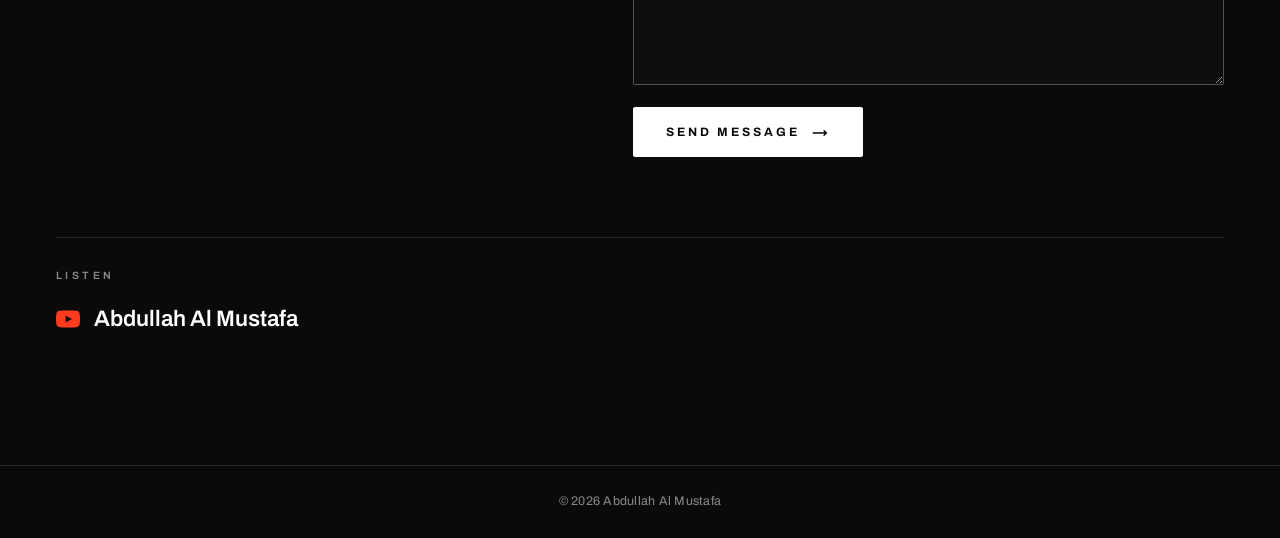
==== commit 6030c609: "Cleanup: Completely removed Diary, FAQ, and hidden footer links" ====
--- a/index.html
+++ b/index.html
@@ -4,21 +4,20 @@
   <meta charset="UTF-8">
   <meta name="viewport" content="width=device-width, initial-scale=1.0, maximum-scale=1.0, user-scalable=no">
   <title>Abdullah Al Mustafa — Singer · Writer · Composer</title>
-  <meta name="description" content="Official website of Abdullah Al Mustafa, a Bangladeshi singer, writer, lyricist, and composer. Discover his music, diary stories, and journey.">
-  <meta name="keywords" content="Abdullah Al Mustafa, Mustafa, singer, writer, lyricist, composer, Noor Tera Kaafi, Hindi songs, Urdu songs">
+  <meta name="description" content="Official website of Abdullah Al Mustafa, a Bangladeshi singer, writer, lyricist, and composer. Discover his music and journey.">
+  <meta name="keywords" content="Abdullah Al Mustafa, Mustafa, singer, writer, lyricist, composer, Noor Tera Kaafi">
   <meta name="author" content="Abdullah Al Mustafa">
   <meta name="robots" content="index, follow">
   <meta name="theme-color" content="#F9F8F6">
 
   <meta property="og:type" content="music.musician">
   <meta property="og:title" content="Abdullah Al Mustafa — Singer · Writer · Composer">
-  <meta property="og:description" content="Discover the music and diary of Mustafa.">
+  <meta property="og:description" content="Discover the music of Mustafa.">
   <meta property="og:url" content="https://abdullahalmustafa.onrender.com/">
   <meta property="og:site_name" content="Abdullah Al Mustafa">
 
   <link rel="canonical" href="https://abdullahalmustafa.onrender.com/">
 
-  <!-- Favicons -->
   <link rel="apple-touch-icon" sizes="180x180" href="/apple-touch-icon.png">
   <link rel="icon" type="image/png" sizes="32x32" href="/favicon-32x32.png">
   <link rel="icon" type="image/png" sizes="16x16" href="/favicon-16x16.png">
@@ -46,17 +45,18 @@
 </head>
 <body>
 
+  <!-- NAV (Clean - Only Bio, Music, About, Contact) -->
   <nav class="nav">
     <a href="#top" class="nav-brand">Abdullah Al Mustafa</a>
     <div class="nav-links">
       <a href="#bio">Bio</a>
       <a href="#music">Music</a>
-      <a href="#diary">Diary</a>
-      <a href="faq.html">FAQ</a>
+      <a href="about.html">About</a>
       <a href="#contact">Contact</a>
     </div>
   </nav>
 
+  <!-- HERO -->
   <section id="top" class="hero">
     <h1 class="hero-name">
       <span class="name-line">Abdullah</span>
@@ -65,6 +65,7 @@
     <p class="hero-roles">Singer · Writer · Lyricist · Composer</p>
   </section>
 
+  <!-- BIO -->
   <section id="bio" class="section section-light">
     <div class="section-head">
       <h2 class="section-huge">Bio</h2>
@@ -93,6 +94,7 @@
     </div>
   </section>
 
+  <!-- MUSIC -->
   <section id="music" class="section section-dark">
     <div class="section-head">
       <h2 class="section-huge">Music</h2>
@@ -107,9 +109,7 @@
     </div>
   </section>
 
-  <!-- NEW DIARY SECTION -->
-  
-
+  <!-- CONTACT -->
   <section id="contact" class="section section-dark">
     <div class="section-head">
       <h2 class="section-huge">Contact</h2>
@@ -149,22 +149,13 @@
     </div>
   </section>
 
-  <!-- Main Footer -->
+  <!-- MAIN FOOTER -->
   <footer class="footer">
     <p class="footer-copy">© 2026 Abdullah Al Mustafa</p>
   </footer>
 
-  <!-- Hidden Footer for Crawling -->
-  <div style="font-size: 0.65rem; opacity: 0.15; text-align: center; padding: 15px 20px; border-top: 1px solid rgba(0,0,0,0.1); display: flex; justify-content: center; gap: 12px; flex-wrap: wrap; font-family: sans-serif; color: #000; background: var(--bg);">
-    <a href="index.html" style="color: inherit; text-decoration: none;">Home</a>
-    <a href="about.html" style="color: inherit; text-decoration: none;">About</a>
-    <a href="faq.html" style="color: inherit; text-decoration: none;">FAQ</a>
-    <a href="blog-musical-journey.html" style="color: inherit; text-decoration: none;">Musical Journey</a>
-    <a href="https://ocidecoders.onrender.com/" target="_blank" rel="noopener" style="color: inherit; text-decoration: none;">Ocide Coders</a>
-  </div>
-
+  <!-- Scripts -->
   <script src="data/music.js"></script>
-  <script src="data/diary.js"></script>
   <script src="js/main.js"></script>
 </body>
 </html>
